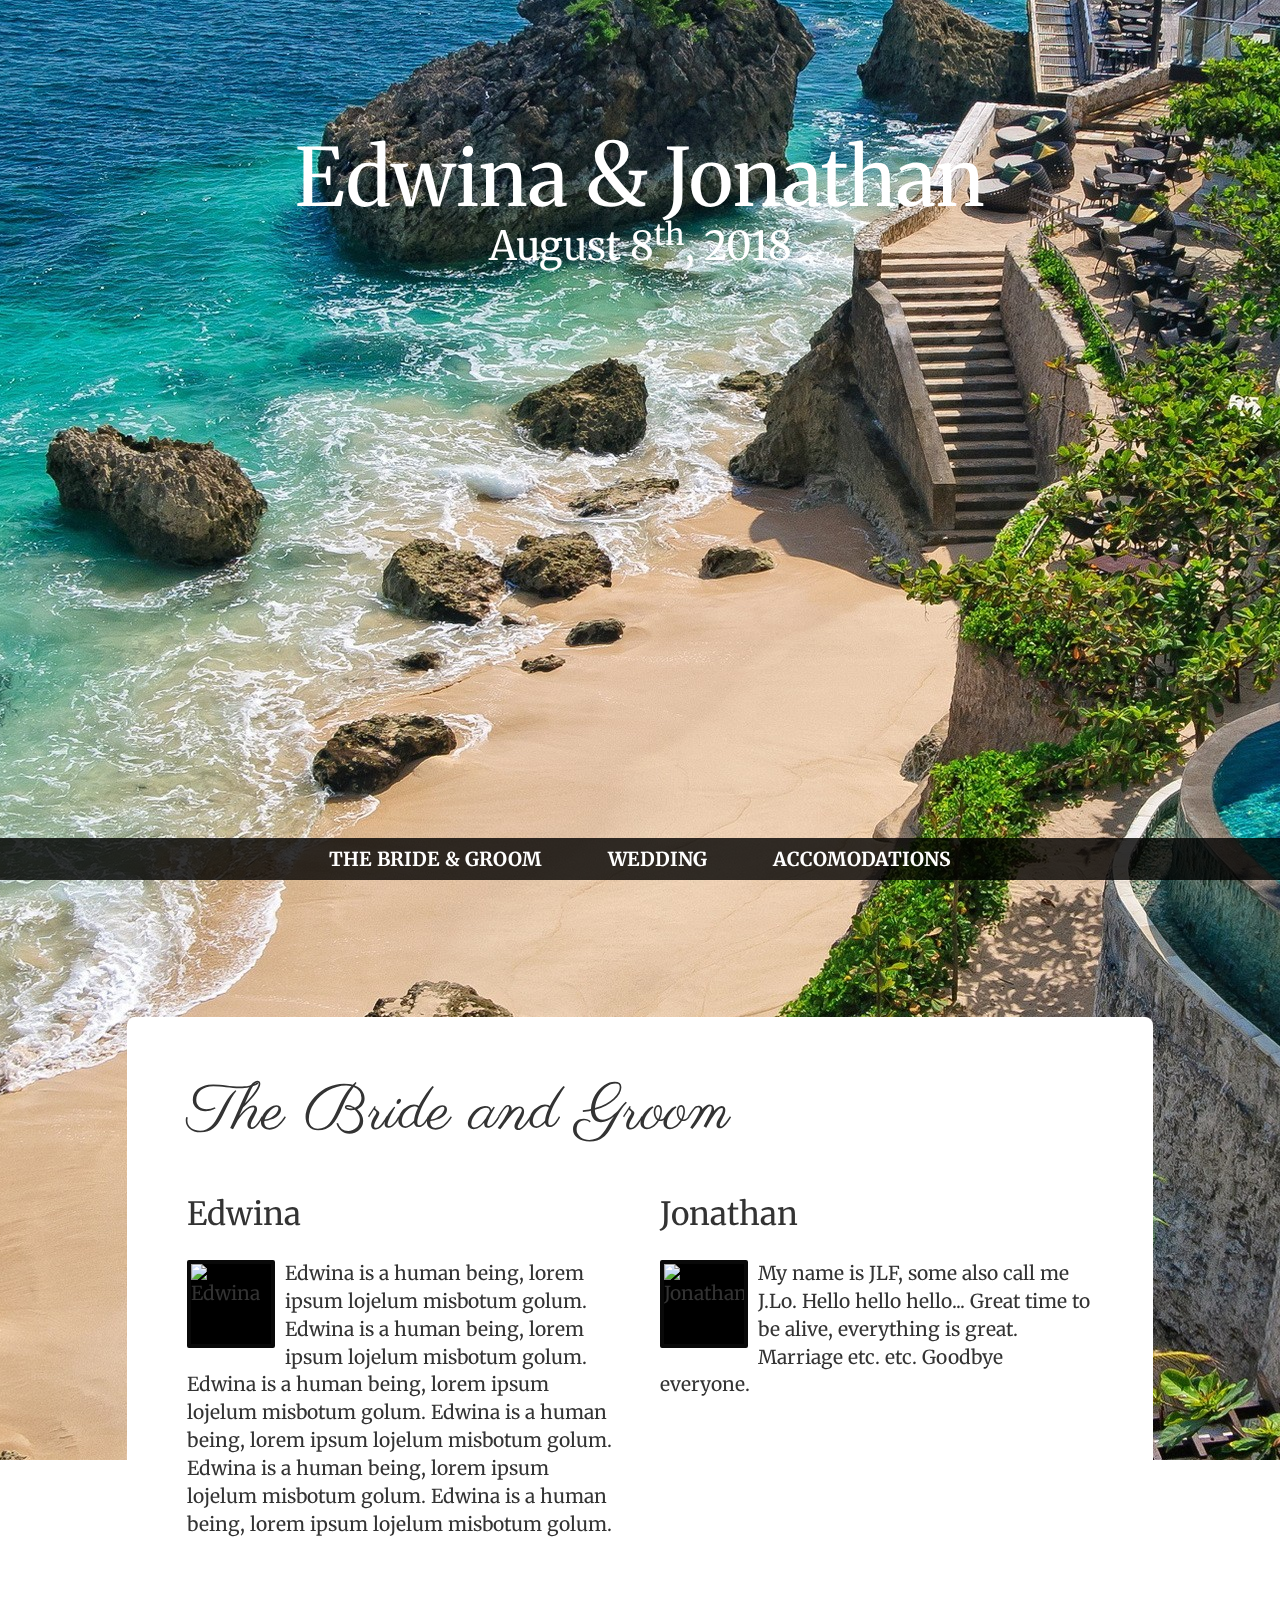
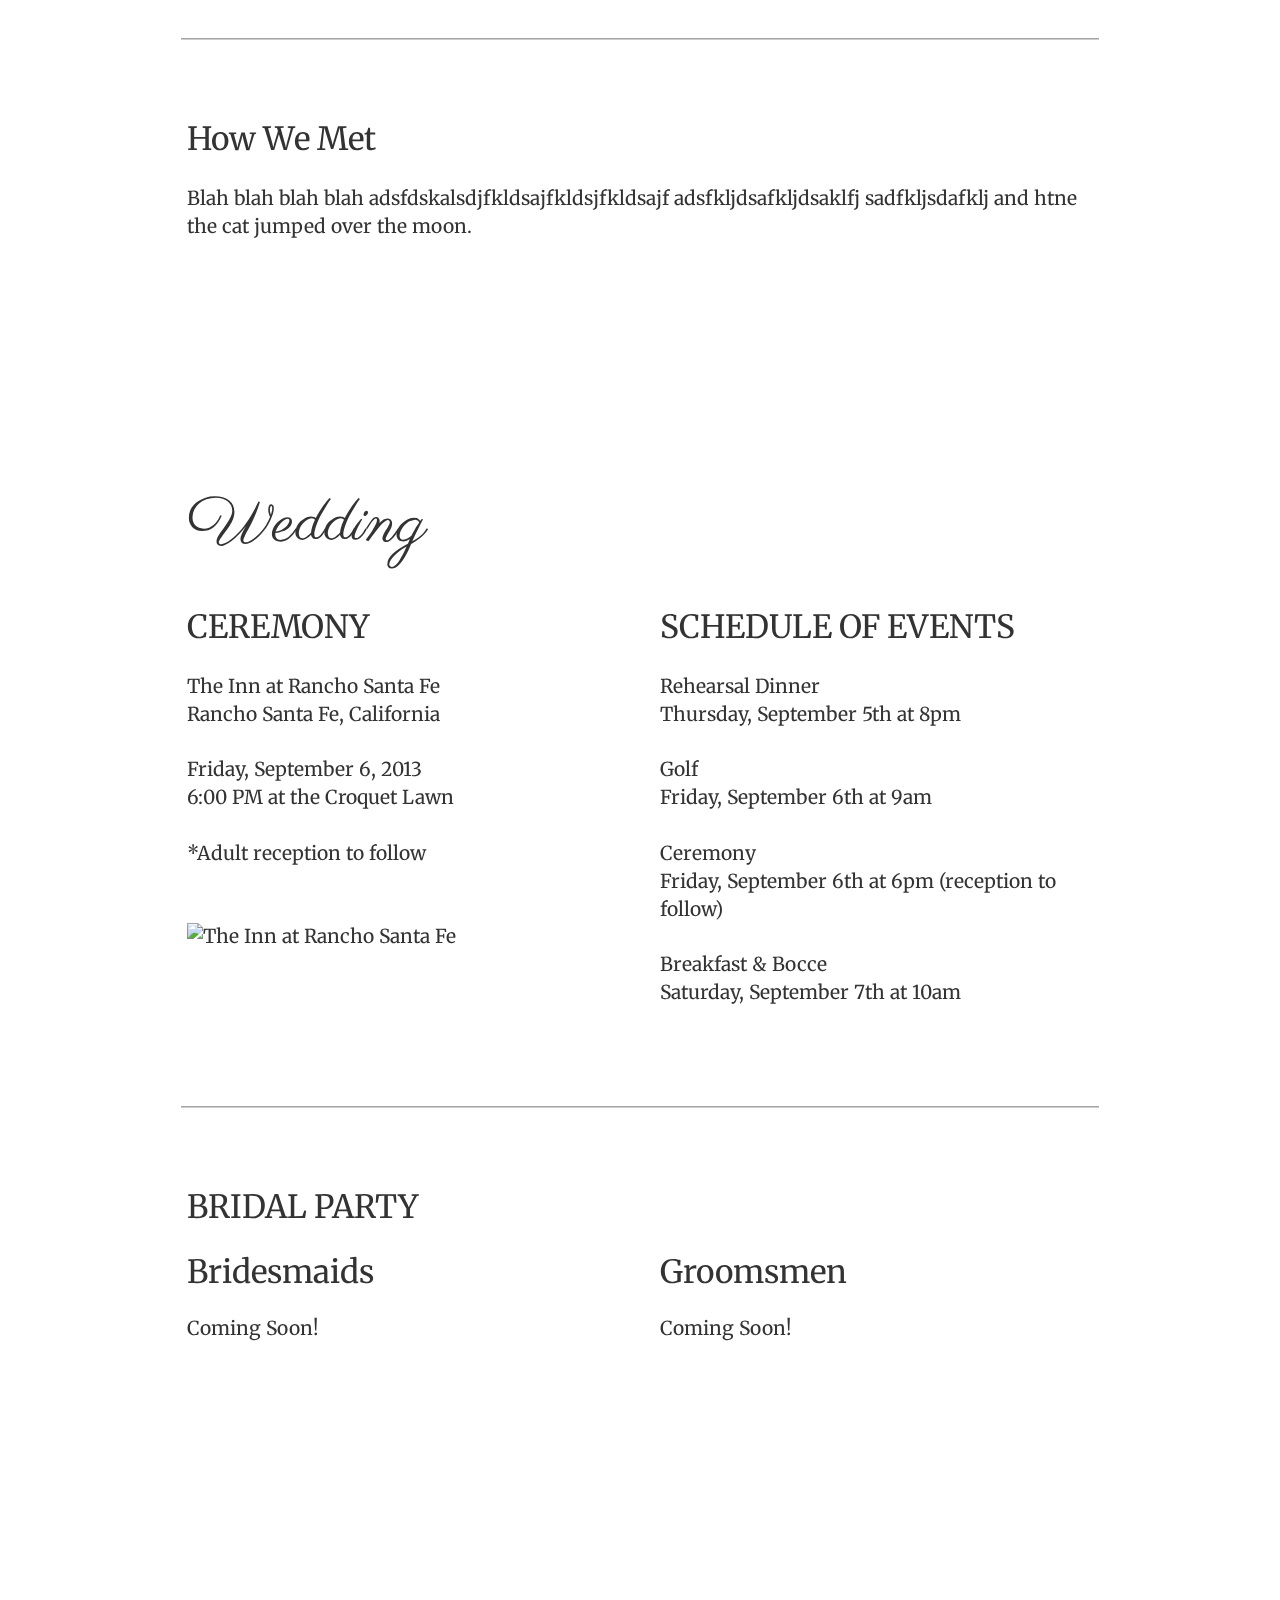
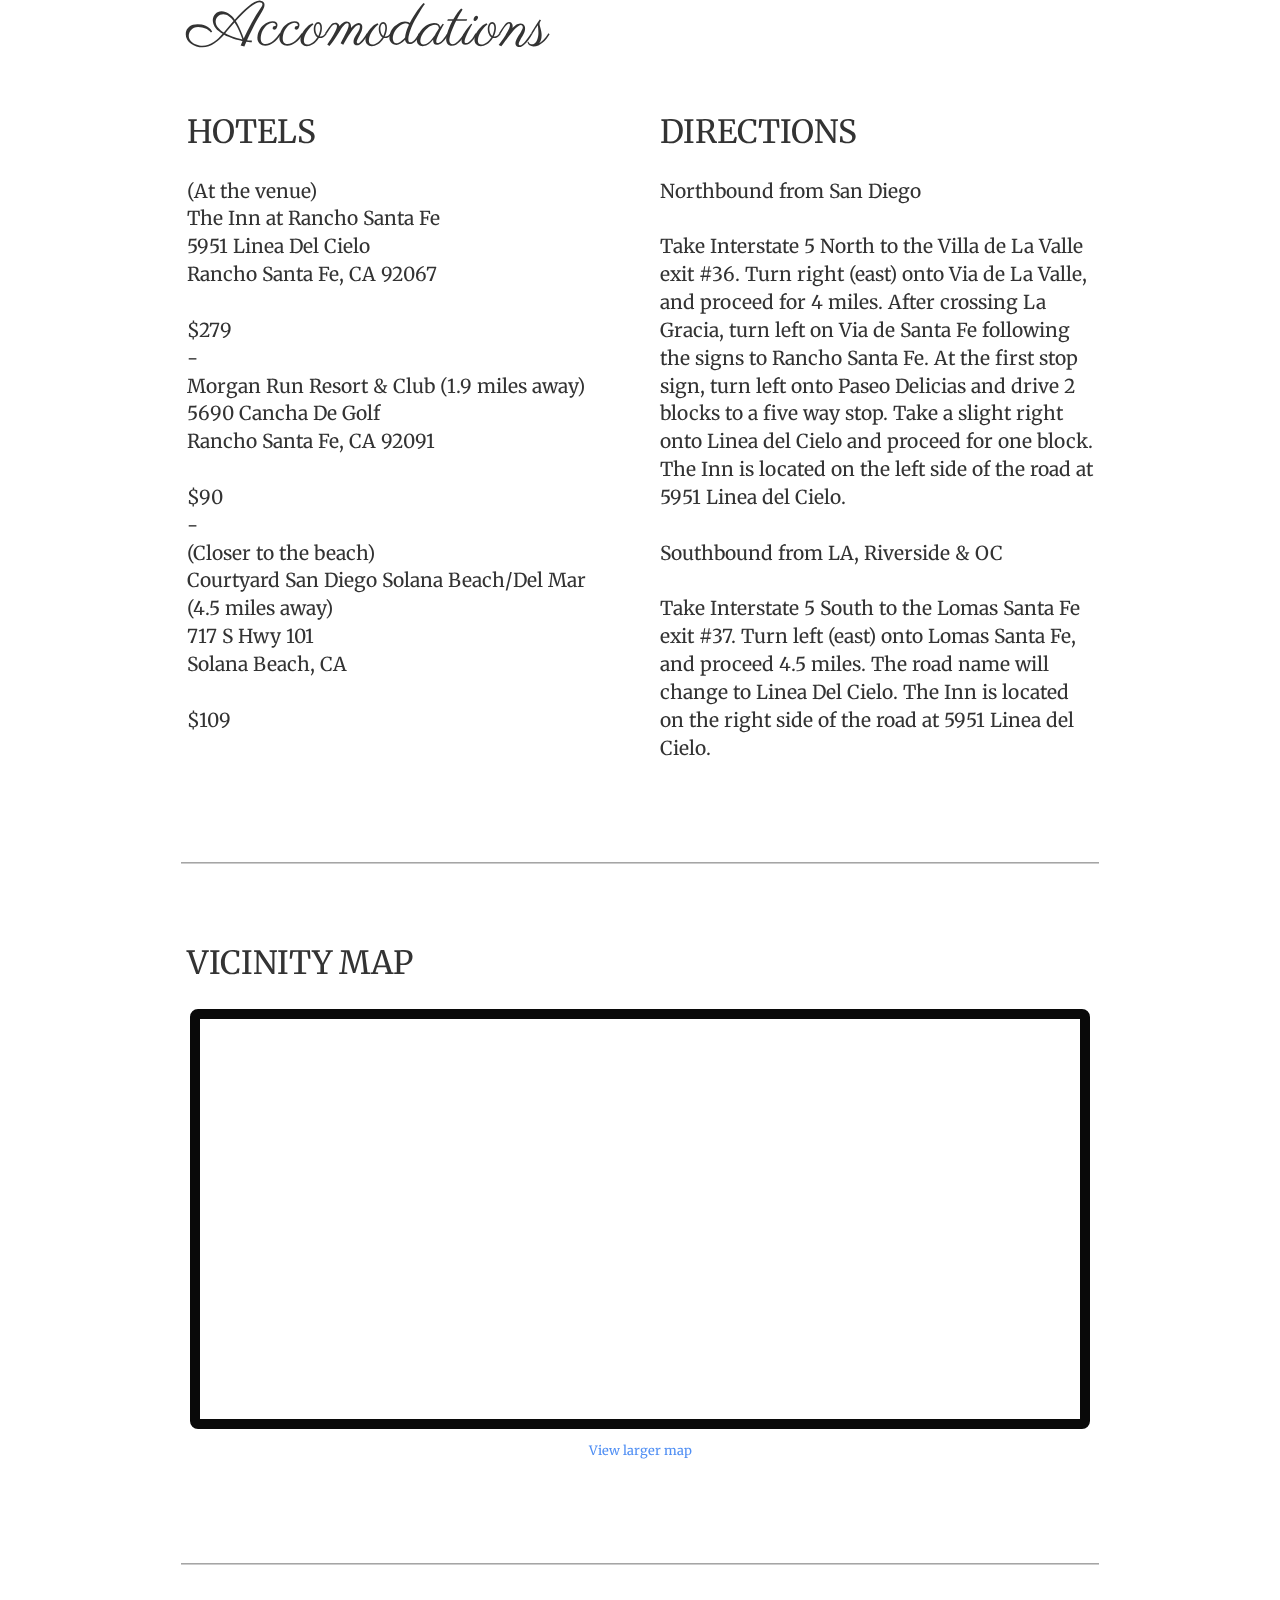
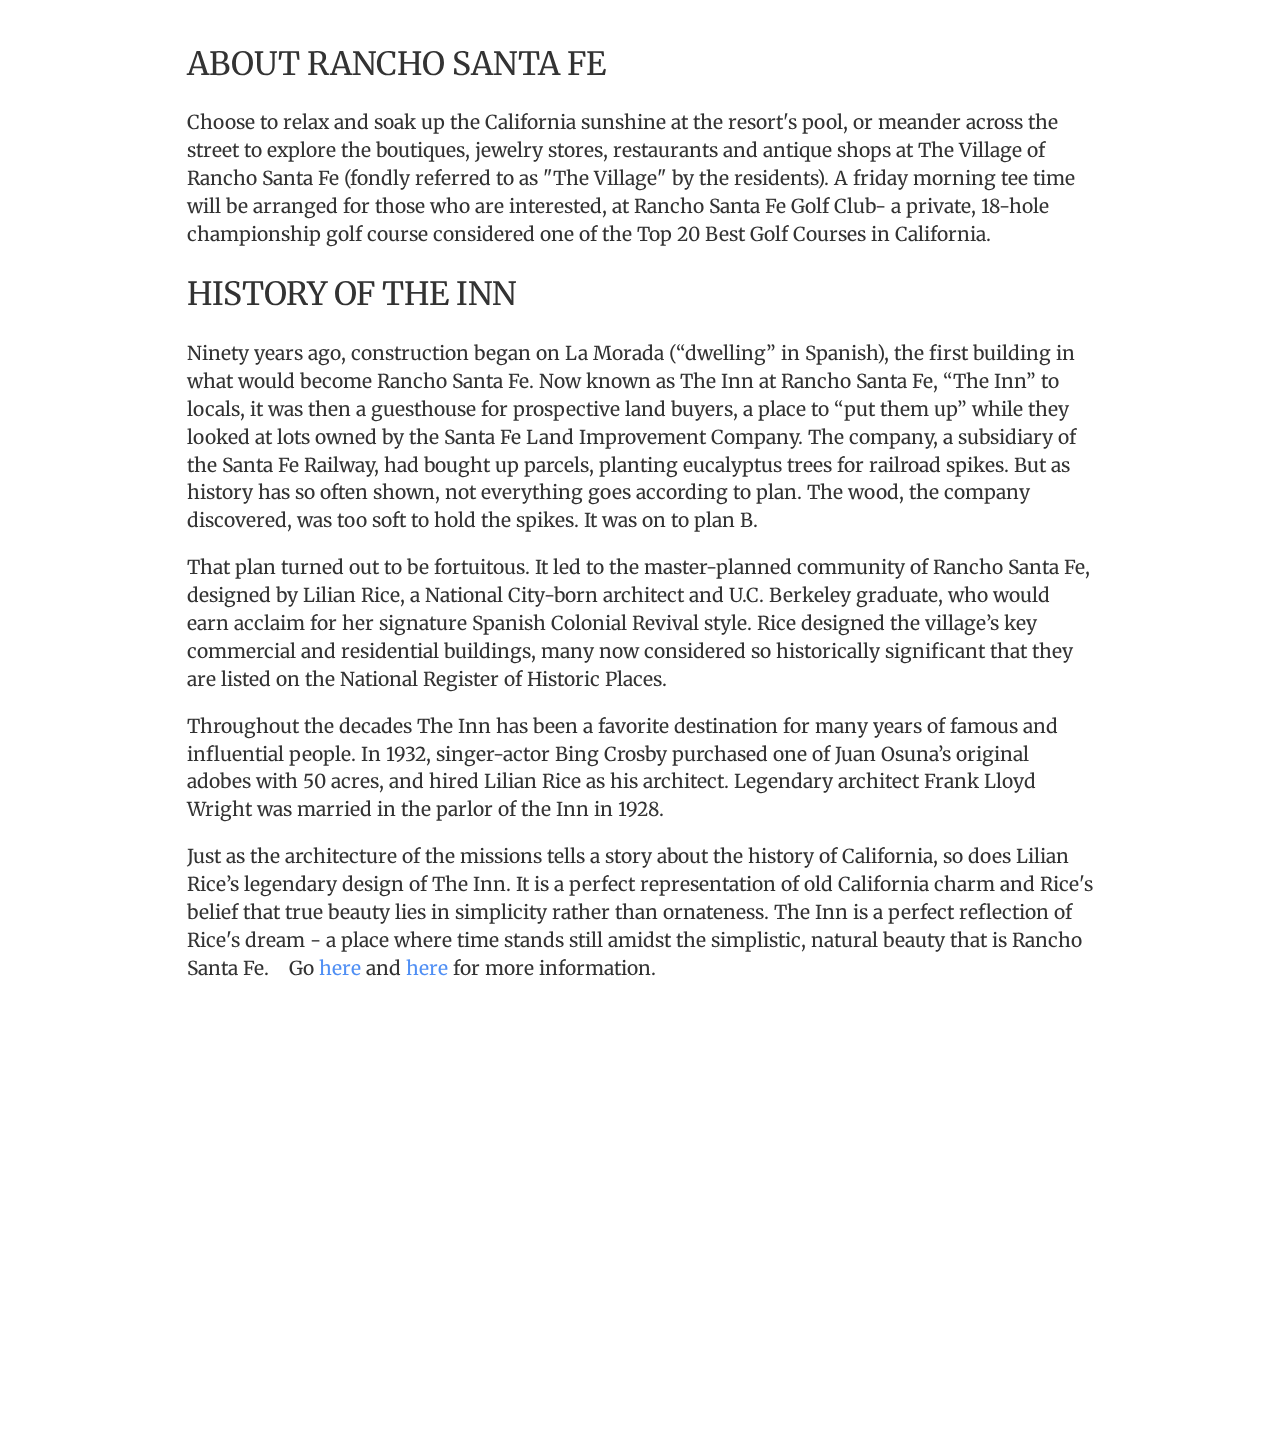
==== index.html @ 06586977 "wedding website" ====
<!DOCTYPE html>
    <head>
        <meta charset="utf-8">
        <meta http-equiv="X-UA-Compatible" content="IE=edge,chrome=1">

        <title>KoJo Wedding</title>
        <meta name="description" content="Welcome to the wedding website for Jonathan and Edwina's wedding">

        <meta name="viewport" content="width=device-width,initial-scale=1.0" />

        <!-- For iPhone 4 with high-resolution Retina display: -->
        <link rel="apple-touch-icon-precomposed" sizes="114x114" href="apple-touch-icon-114x114-precomposed.png">
        <!-- For first-generation iPad: -->
        <link rel="apple-touch-icon-precomposed" sizes="72x72" href="apple-touch-icon-72x72-precomposed.png">
        <!-- For non-Retina iPhone, iPod Touch, and Android 2.1+ devices: -->
        <link rel="apple-touch-icon-precomposed" href="apple-touch-icon-precomposed.png">

        <link rel="shortcut icon" href="favicon.ico?v=1">

        <link rel="stylesheet" href="css/normalize.min.css">
        <link rel="stylesheet" href="css/main-1.6.css">

        <link href="https://fonts.googleapis.com/css?family=Merriweather|Parisienne" rel="stylesheet">
        <script src="js/vendor/modernizr-2.6.2-respond-1.1.0.min.js"></script>
    </head>
    <body>
        <div id="bg-image">
            <img src="img/bg-pic.jpg" alt="bg" />
        </div>

        <div id="bg-container">

            <div class="header-container">
                <div id="heading" class="wrapper clearfix">
                    <nav id="nav">
                        <ul>
                            <li><a href="#brideandgroom">THE BRIDE &amp; GROOM</a></li>
                            <li><a href="#wedding">WEDDING</a></li>
                            <li><a href="#accomodations">ACCOMODATIONS</a></li>
                        </ul>
                    </nav>
                </div>
            </div>

            <div class="main-container">
                <div class="main wrapper clearfix">

                    <header>
                        <div id="introtext">
                            <span class="head-edwina">Edwina</span>
                            <span class="head-jlf">&nbsp;
                                <span class="amp">&amp;</span> 
                                Jonathan
                            </span>
                            <div class="date">August 8<sup>th</sup>, 2018</div>
                        </div>
                    </header>

                    <div class="clearfix"></div>

                    <section id="brideandgroom" class="clearfix">

                        <h1>The Bride and Groom</h1>
                                
                        <div class="column left">

                            <h2>Edwina</h2>
                            <p>
                                <img src="http://lorempixel.com/200/200/food" class="thumb" alt="Edwina" />
                                Edwina is a human being, lorem ipsum lojelum misbotum golum.
                                Edwina is a human being, lorem ipsum lojelum misbotum golum.
                                Edwina is a human being, lorem ipsum lojelum misbotum golum.
                                Edwina is a human being, lorem ipsum lojelum misbotum golum.
                                Edwina is a human being, lorem ipsum lojelum misbotum golum.
                                Edwina is a human being, lorem ipsum lojelum misbotum golum.
                        </div><!--end column-->
                        <div class="column right">

                            <h2>Jonathan</h2>
                            <p>
                                <img src="http://lorempixel.com/200/200/food" class="thumb" alt="Jonathan" />
                                My name is JLF, some also call me J.Lo. Hello hello hello... Great time to
                                be alive, everything is great. Marriage etc. etc.

                                Goodbye everyone.
                        </div><!--end column-->

                        <div class="clearfix"></div>

                        <div class="column full">
                            <div class="hr-t"></div>
                            <div class="hr-b"></div>
                        </div>

                        <div class="column full">

                            <h2>How We Met</h2>
                            <p>Blah blah blah blah adsfdskalsdjfkldsajfkldsjfkldsajf
                            adsfkljdsafkljdsaklfj
                            sadfkljsdafklj
                            and htne the cat jumped over the moon.
                            </p>

                        </div><!--end column-->

                    </section>

                    <section id="wedding" class="clearfix">

                        <h1>Wedding</h1>

                        <div class="column left">
                            <h2>CEREMONY</h2>
                            <p>
                                The Inn at Rancho Santa Fe <br />
                                Rancho Santa Fe, California <br /><br />
                                Friday, September 6, 2013 <br />
                                6:00 PM at the Croquet Lawn <br /><br />
                                *Adult reception to follow <br /><br /><br />

                                <img src="img/theinn-large.png" class="theinn" alt="The Inn at Rancho Santa Fe" />
                            </p>
                            


                        </div><!--end column--> 
                        <div class="column right">
                            <h2>SCHEDULE OF EVENTS</h2>
                            <p>
                                Rehearsal Dinner <br />
                                Thursday, September 5th at 8pm<br /><br />
                                Golf <br />
                                Friday, September 6th at 9am<br /><br />
                                Ceremony <br />
                                Friday, September 6th at 6pm (reception to follow)<br /><br />
                                Breakfast &amp; Bocce <br />
                                Saturday, September 7th at 10am<br />
                            </p>
                        </div><!--end column--> 

                        <div class="clearfix"></div>

                        <div class="column full">
                            <div class="hr-t"></div>
                            <div class="hr-b"></div>
                        </div>

                        <h2>BRIDAL PARTY</h2>

                        <div class="column left bp">
                            
                            <h2>Bridesmaids </h2>
                            <div class="column left">
                                <p>
                                Coming Soon!<br />
                                </p>
                            </div>
                            <div class="column right">
                                <p>
                                </p>
                            </div>

                        </div><!--end column--> 
                        <div class="column right bp">

                            <h2>Groomsmen</h2> 
                            <div class="column left">
                                <p>
                                Coming Soon!<br />
                                </p>
                            </div>
                            <div class="column right">
                                <p>
                                </p>
                            </div>

                        </div><!--end column-->           
                    </section>

                    <section id="accomodations" class="clearfix">

                        <h1>Accomodations</h1>

                        <div class="column left">

                            <h2>HOTELS</h2>
                            <p>
                                (At the venue) <br />
                                The Inn at Rancho Santa Fe <br />
                                5951 Linea Del Cielo <br />
                                Rancho Santa Fe, CA 92067 <br />
                                <a href="tel:1-858-756-1131">(858) 756-1131</a> <br />
                                $279 <br /> 
                                - <br />
                                Morgan Run Resort &amp; Club (1.9 miles away) <br />
                                5690 Cancha De Golf <br />
                                Rancho Santa Fe, CA 92091 <br />
                                <a href="tel:1-866-599-6674">(866) 599-6674</a> <br />
                                $90 <br />
                                - <br />
                                (Closer to the beach) <br />
                                Courtyard San Diego Solana Beach/Del Mar (4.5 miles away) <br />
                                717 S Hwy 101 <br />
                                Solana Beach, CA <br />
                                <a href="tel:1-858-792-8200">(858) 792-8200</a> <br />
                                $109 <br />
                            </p>
                        </div><!--end column-->

                        <div class="column right">
                            <h2>DIRECTIONS</h2>
                            <p>
                                Northbound from San Diego <br /><br />
                               
                                Take Interstate 5 North to the Villa de La Valle exit #36.  Turn right (east) onto Via de La Valle, and proceed for 4 miles. After crossing La Gracia, turn left on Via de Santa Fe following the signs to Rancho Santa Fe.  At the first stop sign, turn left onto Paseo Delicias and drive 2 blocks to a five way stop.  Take a slight right onto Linea del Cielo and proceed for one block.  The Inn is located on the left side of the road at 5951 Linea del Cielo.
                                <br /><br />

                                Southbound from LA, Riverside &amp; OC<br /><br />
                               
                                Take Interstate 5 South to the Lomas Santa Fe exit #37.  Turn left (east) onto Lomas Santa Fe, and proceed 4.5 miles.  The road name will change to Linea Del Cielo.  The Inn is located on the right side of the road at 5951 Linea del Cielo.
                                <br />
                            </p>
                            
                        </div><!--end column-->

                        <div class="clearfix"></div>

                        <div class="column full">
                            <div class="hr-t"></div>
                            <div class="hr-b"></div>
                        </div>

                        <div class="column full">

                            <h2>VICINITY MAP</h2>

                            <div id="gmap">
                                <iframe src="https://maps.google.com/maps/ms?msid=205751736116737027595.0004d416d6aa1647722db&amp;msa=0&amp;ie=UTF8&amp;t=m&amp;ll=32.91418,-116.982422&amp;spn=0.806997,1.167297&amp;z=9&amp;output=embed"></iframe>
                                <br />
                                <small><a href="https://maps.google.com/maps/ms?msid=205751736116737027595.0004d416d6aa1647722db&amp;msa=0&amp;ie=UTF8&amp;t=m&amp;ll=32.91418,-116.982422&amp;spn=0.806997,1.167297&amp;z=9&amp;output=embed" target="_blank">View larger map</a></small>
                            </div>
                        </div>

                        <div class="clearfix"></div>

                        <div class="column full">
                            <div class="hr-t"></div>
                            <div class="hr-b"></div>
                        </div>

                        <div class="column full">
                            <h2>ABOUT RANCHO SANTA FE</h2>
                            <p>
                                Choose to relax and soak up the California sunshine at the resort's pool, or meander across the street to explore the boutiques, jewelry stores, restaurants and antique shops at The Village of Rancho Santa Fe (fondly referred to as "The Village" by the residents).  A friday morning tee time will be arranged for those who are interested, at Rancho Santa Fe Golf Club- a private, 18-hole championship golf course considered one of the Top 20 Best Golf Courses in California.
                            </p>
                        </div><!--end column-->
            
                        <div class="column full">
                            <h2>HISTORY OF THE INN</h2>
                            <p>
                                Ninety years ago, construction began on La Morada (“dwelling” in Spanish), the first building in what would become Rancho Santa Fe. Now known as The Inn at Rancho Santa Fe, “The Inn” to locals, it was then a guesthouse for prospective land buyers, a place to “put them up” while they looked at lots owned by the Santa Fe Land Improvement Company. The company, a subsidiary of the Santa Fe Railway, had bought up parcels, planting eucalyptus trees for railroad spikes. But as history has so often shown, not everything goes according to plan. The wood, the company discovered, was too soft to hold the spikes. It was on to plan B.
                            </p>
                            <p>
                                That plan turned out to be fortuitous. It led to the master-planned community of Rancho Santa Fe, designed by Lilian Rice, a National City-born architect and U.C. Berkeley graduate, who would earn acclaim for her signature Spanish Colonial Revival style. Rice designed the village’s key commercial and residential buildings, many now considered so historically significant that they are listed on the National Register of Historic Places.
                            </p>
                            <p>
                                Throughout the decades The Inn has been a favorite destination for many years of famous and influential people.  In 1932, singer-actor Bing Crosby purchased one of Juan Osuna’s original adobes with 50 acres, and hired Lilian Rice as his architect. Legendary architect Frank Lloyd Wright was married in the parlor of the Inn in 1928.   
                            </p>
                            <p>
                                Just as the architecture of the missions tells a story about the history of California, so does Lilian Rice’s legendary design of The Inn. It is a perfect representation of old California charm and Rice's belief that true beauty lies in simplicity rather than ornateness. The Inn is a perfect reflection of Rice's dream - a place where time stands still amidst the simplistic, natural beauty that is Rancho Santa Fe.  &nbsp;&nbsp;
                                
                                Go <a href="http://www.theinnatrsf.com/press_media/" target="_blank">here</a> and <a href="http://ranchandcoast.com/DETOUR/27/destinations/4506/THEN-NOW-INN-AT-RANCHO-SANTA-FE/IMAGE/10526/" target="_blank">here</a> for more information.

                            </p>
                        </div><!--end column-->

                    </section>

                    <div style="height: 300px"></div>

                </div> <!-- #main -->
            </div> <!-- #main-container -->
        </div> <!-- #bg-container -->

        <script src="js/main-1.6.js"></script>

        <script>
          var _gaq = _gaq || [];
          _gaq.push(['_setAccount', 'UA-XXXXXXX-XX']);
          _gaq.push(['_trackPageview']);

          (function() {
            var ga = document.createElement('script'); ga.type = 'text/javascript'; ga.async = true;
            ga.src = ('https:' == document.location.protocol ? 'https://ssl' : 'http://www') + '.google-analytics.com/ga.js';
            var s = document.getElementsByTagName('script')[0]; s.parentNode.insertBefore(ga, s);
          })();
        </script>
    </body>
</html>
---- css/main-1.6.css ----
/** embedded font double rendering issue fix -- https://css-tricks.com/forums/discussion/10449/weird-mobile-safari-font-face-problem-font-doubled-and-offset-to-the-left-/p1 **/
h1, h2, h3, h4, h5, h6 { /*reset for mobile browsers */
    font-weight: normal;
}

/* ==========================================================================
   HTML5 Boilerplate styles - h5bp.com (generated via initializr.com)
   ========================================================================== */

html,
button,
input,
select,
textarea {
    color: #222;
}

body {
    font-size: 1em;
    line-height: 1.4;
}

::-moz-selection {
    background: #b3d4fc;
    text-shadow: none;
}

::selection {
    background: #b3d4fc;
    text-shadow: none;
}
a {
    color: #508ff4;
    text-decoration: none;
}
hr {
    display: block;
    height: 1px;
    border: 0;
    border-top: 1px solid #ccc;
    margin: 1em 0;
    padding: 0;
}

img {
    vertical-align: middle;
}

fieldset {
    border: 0;
    margin: 0;
    padding: 0;
}

textarea {
    resize: vertical;
}

.chromeframe {
    margin: 0.2em 0;
    background: #ccc;
    color: #000;
    padding: 0.2em 0;
}


/* ===== Initializr Styles ==================================================
   Author: Bradley Greenwood
   ========================================================================== */

body {
    font: 16px/26px Helvetica, Helvetica Neue, Arial;
}

.wrapper {
    height: 100%;
    position: relative;
    width: 90%;
    margin: 0 5%;
}


/* =============================================================================
   GOOGLE MAPS
   ========================================================================== */
#gmap {
    text-align: center;
    margin: 20px auto 20px auto;
}

#gmap iframe {
    width: 93%;
    height: 200px;

    border: 10px solid #090909;

    -ms-border-radius: 8px;
    -o-border-radius: 8px;
    -moz-border-radius: 8px;
    -webkit-border-radius: 8px;
    border-radius: 8px;
}

#gmap small a,
#gmap small a:active,
#gmap small a:visited {
    color: #508ff4;
    text-decoration: none;
    outline: none;
}

#gmap small a:hover {
    color: #508ff4;
    text-decoration: underline;
    outline: none;
}

/* ===================
    Theme
   =================== */

.header-container {
    position:absolute;
    bottom:20px;
    width: 100%;
    background: black;
    z-index: 10;
    /* Fallback for web browsers that doesn't support RGBa */
    background: rgb(0, 0, 0);
    /* RGBa with 0.9 opacity */
    background: rgba(0, 0, 0, 0.8);
    /* For IE 5.5 - 7*/
    filter:progid:DXImageTransform.Microsoft.gradient(startColorstr=#CC000000, endColorstr=#CC000000);
    /* For IE 8*/
    -ms-filter: "progid:DXImageTransform.Microsoft.gradient(startColorstr=#CC000000, endColorstr=#CC000000)";
}

.title {
    color: black;
}
#introtext {
    display: block;
    padding: 10px 0 10px 0;
    margin-bottom: 300px;
    /* background: black; */

    /* -ms-border-radius: 8px; */
    /* -o-border-radius: 8px; */
    /* -moz-border-radius: 8px; */
    /* -webkit-border-radius: 8px; */
    /* border-radius: 8px; */

    /* Fallback for web browsers that doesn't support RGBa */
    /* background: rgb(0, 0, 0); */
    /* RGBa with 0.7 opacity */
    /* background: rgba(0, 0, 0, 0.4); */
}

#introtext .head-edwina {
    font-family: 'Merriweather', serif;
    font-size: 2em;
    line-height: 100%;
}
#introtext .amp {
    position: relative;
    top: 19px;
    margin-left: -10px;
    font-size: 0.7em;
}
#introtext .head-jlf {
    font-family: 'Merriweather', serif;
    font-size: 2em;
    line-height: 100%;
}
#introtext .date {
    margin-top: 10px;
    font-family: 'Merriweather', serif;
    font-size: 1em;
}

/* ==============
    MOBILE: Menu
   ============== */

nav {
    z-index: 42;
}

nav ul {
    font-family:"Merriweather", sans-serif;
    font-weight: normal;
    margin: 0;
    padding: 0;
}

nav a {
    display: block;
    margin-bottom: 10px;
    padding: 5px 0;
    text-align: center;
    text-decoration: none;
    font-weight: bold;
    color: white;
    background: transparent;
    white-space: nowrap;
    outline: none;
}

nav li a:hover {
    color: #fff;
    background: #508ff4;
    text-decoration: none;
    outline: none;
}
nav li a.selected {
    color: #fff;
    background: #508ff4;
    text-decoration: none;
    outline: none;
}

/** firefox remove outline **/
nav ul li a:focus {outline:none;}
nav ul li a::-moz-focus-inner {border:0;}



/* ==============
    MOBILE: Main
   ============== */

.main {
    padding: 5% 0;
}
.main header {
    float: left;
    width: 80%;
}

/* ==========================================================================
   Brad's custom styles
   ========================================================================== */
* { margin: 0; padding: 0; }
html {

}

body {
    font-family:"Merriweather", sans-serif;
    color: #fff;
    text-align: center;

}

#bg-image {
    position: fixed; 
    top: -50%; 
    left: -50%; 
    width: 200%; 
    height: 200%;
}
#bg-image img {
    position: absolute; 
    top: 0; 
    left: 0; 
    right: 0; 
    bottom: 0; 
    margin: auto; 
    min-width: 50%;
    min-height: 50%;
}

#bg-container {

}

section {
    text-align: left;
    padding: 25px;
    background-color: white;
    height: 100%;
    margin-top: 100px;
    color: #333;

    -ms-border-radius: 8px;
    -o-border-radius: 8px;
    -moz-border-radius: 8px;
    -webkit-border-radius: 8px;
    border-radius: 8px;

    /* Fallback for web browsers that doesn't support RGBa */
    /* background: rgb(0, 0, 0); */
    /* RGBa with 0.7 opacity */
    /* background: rgba(0, 0, 0, 0.7); */
    /* For IE 5.5 - 7*/
    /* filter:progid:DXImageTransform.Microsoft.gradient(startColorstr=#B2000000, endColorstr=#B2000000); */
    /* For IE 8*/
    /* -ms-filter: "progid:DXImageTransform.Microsoft.gradient(startColorstr=#B2000000, endColorstr=#B2000000)"; */
}

section h1 {
    font-family: 'Parisienne', cursive;
    font-size: 2.6em;
}
section h2 {
    font-size: 1.1em;
    line-height: 120%;
    padding: 0 0px;
}

.column {
    float: none;
    width: 100%;
    padding: 0;
    margin: 0;
}
.column p {
    font-size: 1em;
    line-height: 145%;
    padding: 0;
}

/* ==========================================================================
   Media Queries
   ========================================================================== */

@media only screen and (min-width: 480px) {

/* ====================
    INTERMEDIATE: Menu
   ==================== */

    body {
        background-position: 50% 20%;
    }

    /** get the transparent bar on the bottom **/
    .header-container {
        position:absolute;
        bottom:20px;
        width:100%;
        line-height:12px;
    }

    .header-container.sticky {
        position: fixed;
        top: 15px;
        
        animation:thedrop 1s 1;
        -moz-animation:thedrop 1s 1;
        -webkit-animation:thedrop 1s 1;
    }

    #introtext {
        padding: 30px 0 30px 0;
    }

    #introtext .head-edwina {
        font-size: 3em;
    }
    #introtext .amp {
        position: relative;
        top: 29px;
        font-size: 0.9em;
        margin-left: -20px;
    }
    #introtext .head-jlf {
        font-size: 3em;
    }
    #introtext .date {
        font-size: 1.1em;
        margin-top: 15px;
        margin-bottom: 20px;
    }
    nav {
        display: block;
    }

    nav ul {
        text-align: center;
        margin: auto;
        padding: 0;
        text-align: center;
    }
    nav ul li {
        display: inline;
        padding: 0;
        margin: 0;
    }

    nav a {
        padding: 15px 1%;
        margin-bottom: 0;
        display:inline-block;
        font-size: 60%;
        white-space: nowrap;

        -moz-font-smoothing: antialiased;
        -o-font-smoothing: antialiased;
        -ms-font-smoothing: antialiased;
        -webkit-font-smoothing: antialiased;
        font-smoothing: antialiased;

        -webkit-transition: all .3s ease;
        -moz-transition: all .3s ease;
        -o-transition: all .3s ease;
        -ms-transition: all .3s ease;
        transition: all .3s ease;
    }

    .main header {
        margin-top: 10%;
        float: left;
        width: 40%;
        min-width: 320px;
    }

    section {
        padding: 40px 40px 70px 40px;
    }
    section h1 {
        font-size: 3.1em;
    }
    section h2 {
        font-size: 1.7em;
    }


    .column p {
        font-size: 1.1em;
    }

    #gmap iframe {
        height: 400px;
    }



/* ========================
    INTERMEDIATE: IE Fixes
   ======================== */

    nav ul li {
        display: inline;
    }

    .oldie nav a {
        margin: 0 0.7%;
    }
}

@media only screen and (min-width: 768px) {

/* ====================
    WIDE: CSS3 Effects
   ==================== */

    section h1 {
        font-size: 4.9em;
    }
    section h2 {
        font-size: 2.0em;
    }

/* ============
    WIDE: Menu
   ============ */

    #introtext .head-edwina {
        font-size: 9em;
   }
    #introtext .amp {
        top: 0;
        font-size: 1em;
    }
    #introtext .head-jlf {
        font-size: 4em;
    }
    #introtext .date {
        font-size: 2em;
        margin-top: 15px;
        margin-bottom: 20px;
    }

/* ============
    WIDE: Main
   ============ */

    .main header {
        margin-top: 10%;
        margin-bottom: 30%;
        float: left;
        width: 100%;
    }

    nav a {
        padding: 15px 2%;
        font-size: 90%;
    }
}

@media only screen and (min-width: 900px) {

    section h1,
    section h2 {
        padding: 0 20px;
    }
    section h1 {
        font-size: 4em;
    }

    .column.full {
        clear: both;
        float: none;
        width: 100%;
    }
    .column {
        float: left;
        width: 50%;
    }
    .column p {
        font-size: 1.2em;
        line-height: 145%;
        padding: 0 20px;
    }  

}


@media only screen and (min-width: 1140px) {

/* ===============
    Maximal Width
   =============== */

    nav a {
        padding: 15px 3%;
        font-size: 120%;
    }

    .wrapper {
        width: 1026px; /* 1140px - 10% for margins */
        margin: 0 auto;
    }

    #introtext .head-edwina {
        font-size: 5em;
    }
    #introtext .amp {
        top: 0;
        font-size: 1.1em;
    }
    #introtext .head-jlf {
        font-size: 5em;
    }
    #introtext .date {

        font-size: 2.5em;
        margin-top: 15px;
        margin-bottom: 20px;
    }

    .main header {
        margin-top: 4%;
        margin-bottom: 30%;
        float: left;
        width: 100%;
    }

  
}

/* ==========================================================================
   Helper classes
   ========================================================================== */

.ir {
    background-color: transparent;
    border: 0;
    overflow: hidden;
    *text-indent: -9999px;
}

.ir:before {
    content: "";
    display: block;
    width: 0;
    height: 150%;
}

.hidden {
    display: none !important;
    visibility: hidden;
}

.visuallyhidden {
    border: 0;
    clip: rect(0 0 0 0);
    height: 1px;
    margin: -1px;
    overflow: hidden;
    padding: 0;
    position: absolute;
    width: 1px;
}

.visuallyhidden.focusable:active,
.visuallyhidden.focusable:focus {
    clip: auto;
    height: auto;
    margin: 0;
    overflow: visible;
    position: static;
    width: auto;
}

.invisible {
    visibility: hidden;
}

.clearfix:before,
.clearfix:after {
    content: " ";
    display: table;
}

.clearfix:after {
    clear: both;
}

.clearfix {
    *zoom: 1;
}

/* ==========================================================================
   Print styles
   ========================================================================== */

@media print {
    * {
        background: transparent !important;
        color: #000 !important; /* Black prints faster: h5bp.com/s */
        box-shadow: none !important;
        text-shadow: none !important;
    }

    a,
    a:visited {
        text-decoration: underline;
    }

    a[href]:after {
        content: " (" attr(href) ")";
    }

    abbr[title]:after {
        content: " (" attr(title) ")";
    }

    /*
     * Don't show links for images, or javascript/internal links
     */

    .ir a:after,
    a[href^="javascript:"]:after,
    a[href^="#"]:after {
        content: "";
    }

    pre,
    blockquote {
        border: 1px solid #999;
        page-break-inside: avoid;
    }

    thead {
        display: table-header-group; /* h5bp.com/t */
    }

    tr,
    img {
        page-break-inside: avoid;
    }

    img {
        max-width: 100% !important;
    }

    @page {
        margin: 0.5cm;
    }

    p,
    h2,
    h3 {
        orphans: 3;
        widows: 3;
    }

    h2,
    h3 {
        page-break-after: avoid;
    }
}


.responsive-image.proposal {
    text-align: center;
    margin: 60px auto 60px auto;
}
.responsive-image.proposal img {
    border: 10px solid #090909;

    -ms-border-radius: 8px;
    -o-border-radius: 8px;
    -moz-border-radius: 8px;
    -webkit-border-radius: 8px;
    border-radius: 8px;
}

img.theinn  {

    text-align: center;
    margin-bottom: 50px;
}

div.bp h2 {
    margin: 0;
}
div.bp .column p {
    line-height: 180%;
}

.hr-t {
    margin: 80px auto 0 auto;
    width: 97%;
    border-top:#1e1e1e solid 1px;
    opacity:0.4;
    filter:alpha(opacity=40); /* For IE8 and earlier */
}

.hr-b {
    margin: 0 auto 80px auto;
    width: 97%;
    border-bottom:#808080 solid 1px;
    opacity:0.4;
    filter:alpha(opacity=40); /* For IE8 and earlier */
}
a[href^=tel] {
    color: white;
    text-decoration: none;
    outline: none;
}
a.email {
    color: #508ff4;
}

.thumb {

    height: 80px;
    width: 80px;
    background-color: black;
    margin-right: 10px;
    margin-bottom: 0;
    float: left;

    border: 4px solid #090909;

    -ms-border-radius: 2px;
    -o-border-radius: 2px;
    -moz-border-radius: 2px;
    -webkit-border-radius: 2px;
    border-radius: 2px;
}
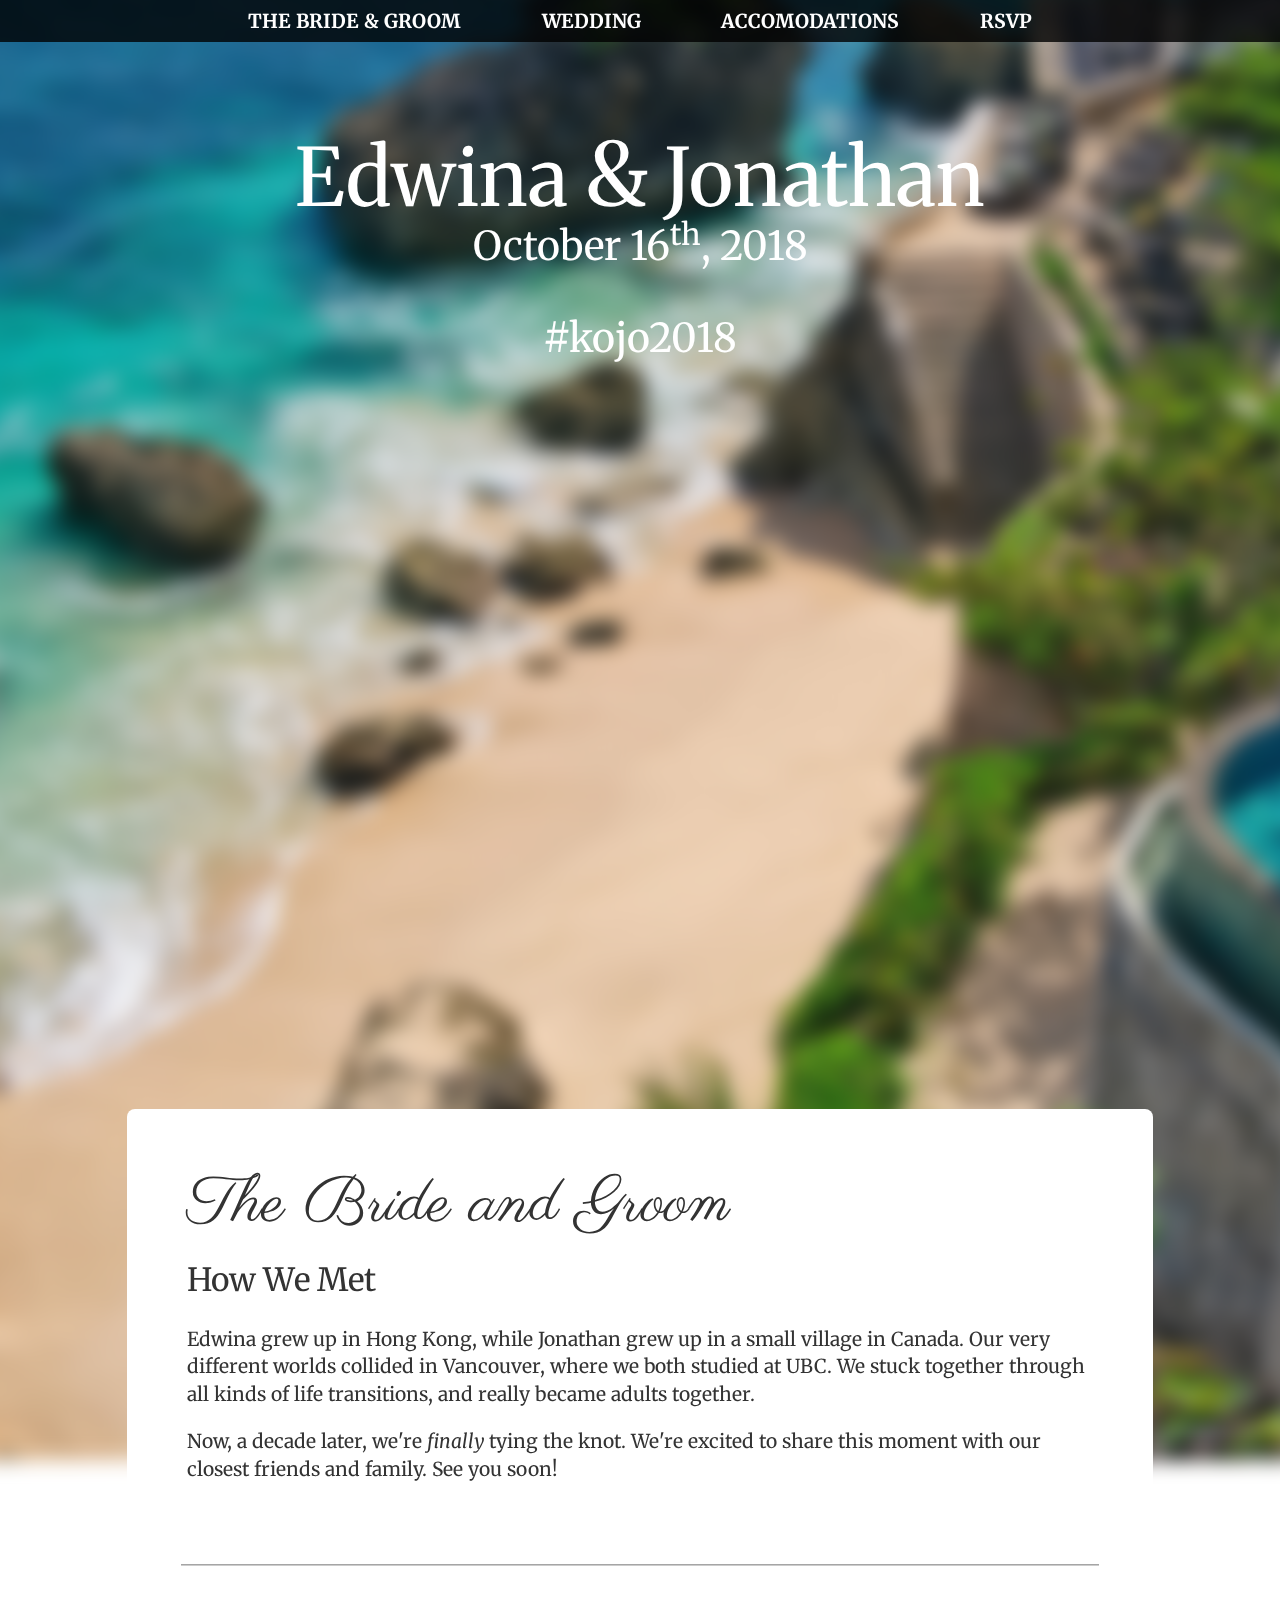
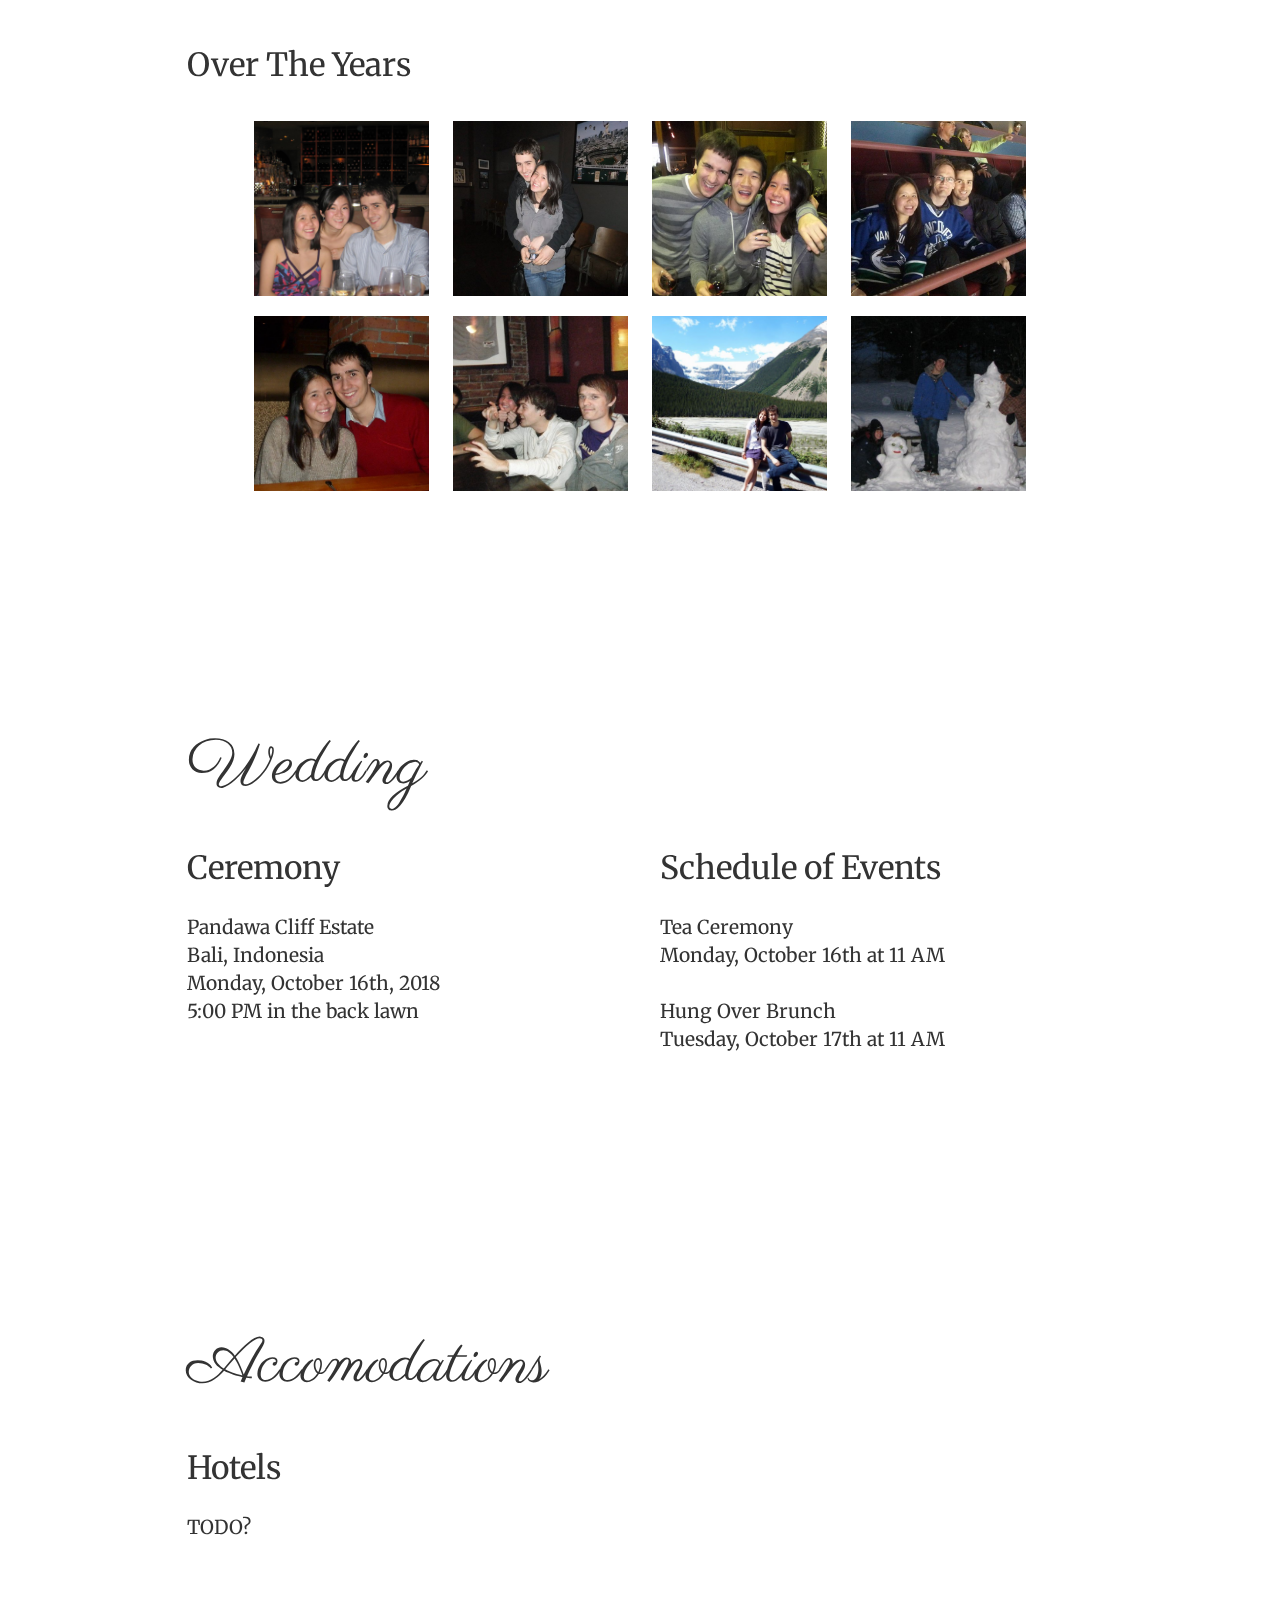
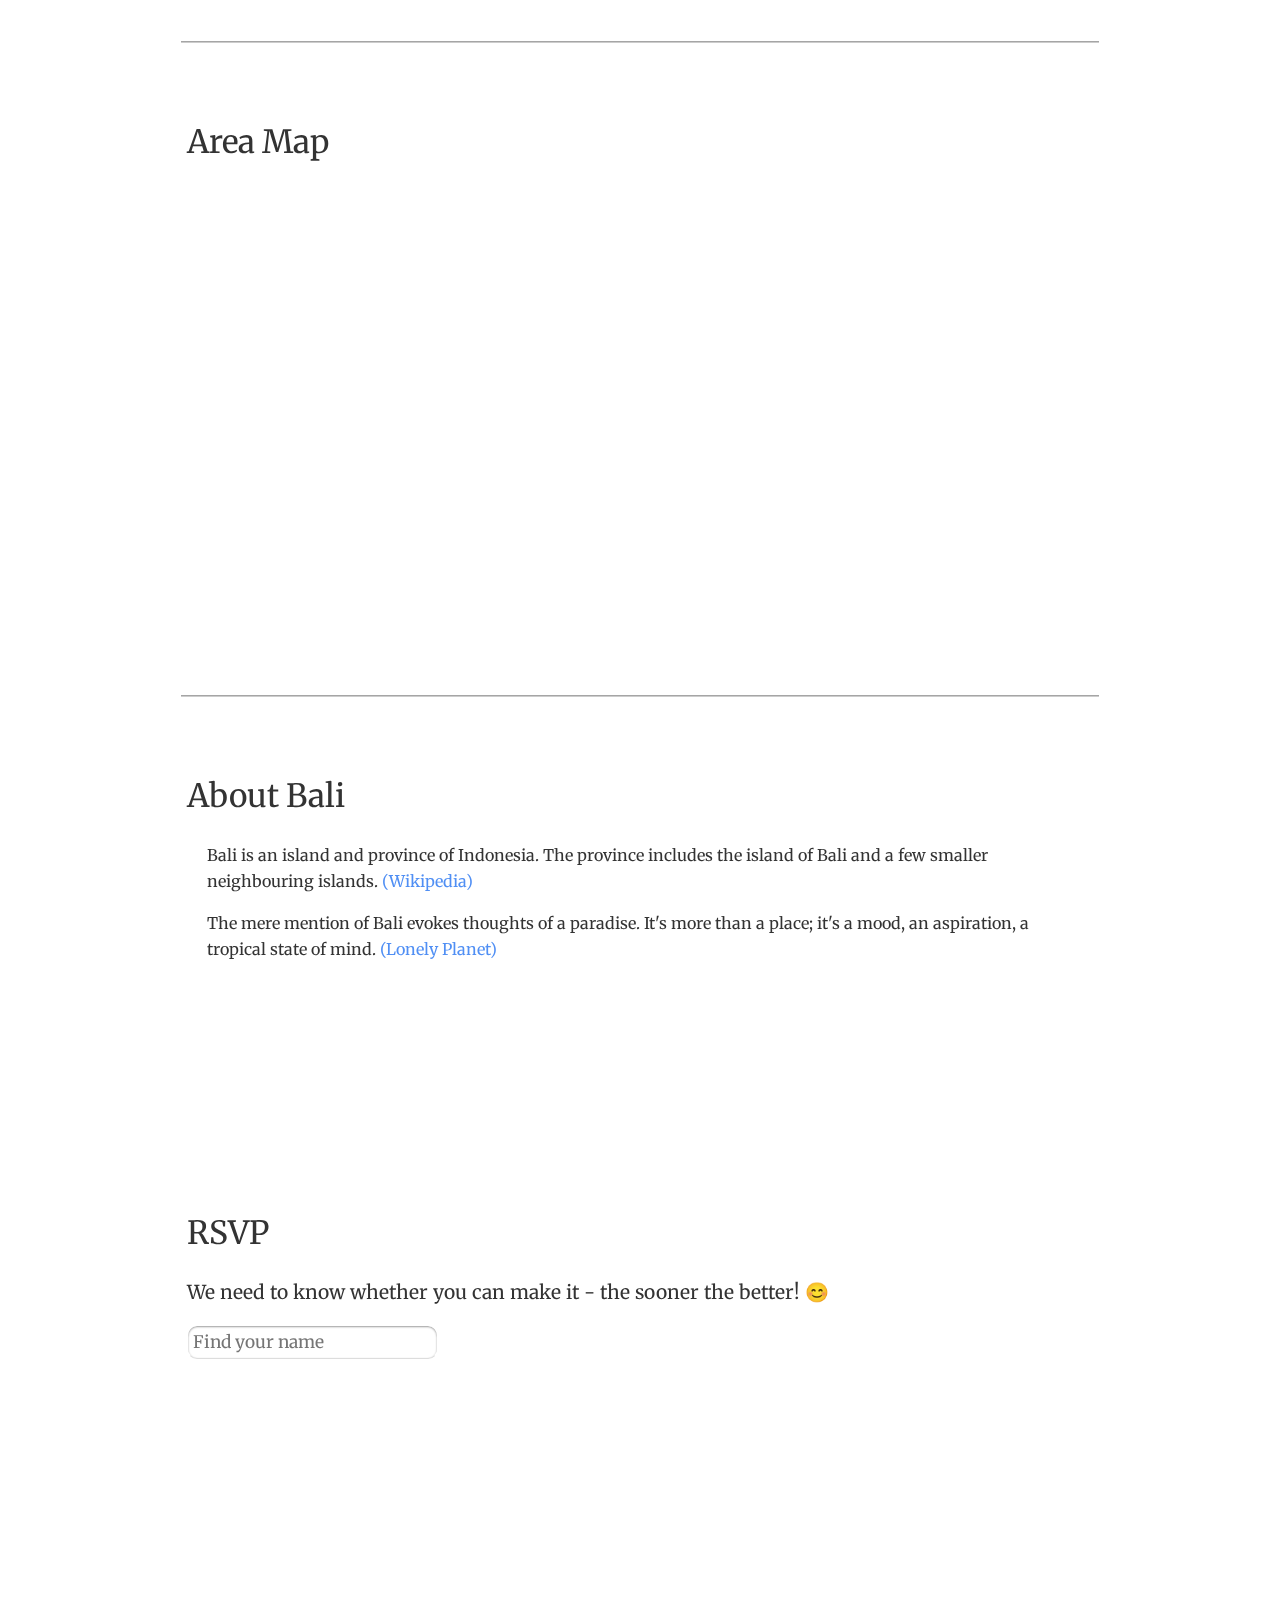
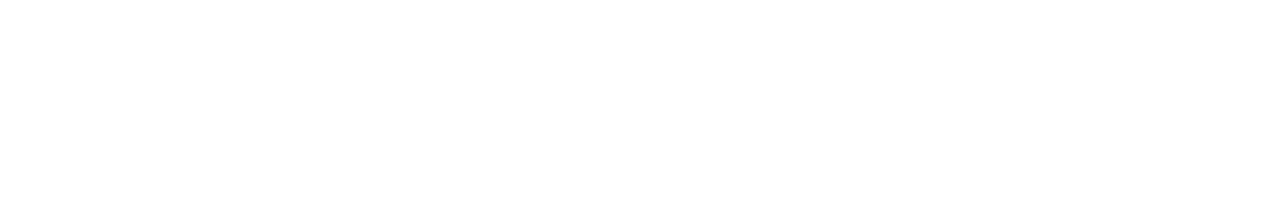
==== commit b71d956b: "simplifying + fleshing out" ====
--- a/index.html
+++ b/index.html
@@ -1,45 +1,38 @@
 <!DOCTYPE html>
     <head>
+        <title>KoJo Wedding</title>
         <meta charset="utf-8">
         <meta http-equiv="X-UA-Compatible" content="IE=edge,chrome=1">
-
-        <title>KoJo Wedding</title>
         <meta name="description" content="Welcome to the wedding website for Jonathan and Edwina's wedding">
-
         <meta name="viewport" content="width=device-width,initial-scale=1.0" />
 
-        <!-- For iPhone 4 with high-resolution Retina display: -->
-        <link rel="apple-touch-icon-precomposed" sizes="114x114" href="apple-touch-icon-114x114-precomposed.png">
-        <!-- For first-generation iPad: -->
-        <link rel="apple-touch-icon-precomposed" sizes="72x72" href="apple-touch-icon-72x72-precomposed.png">
-        <!-- For non-Retina iPhone, iPod Touch, and Android 2.1+ devices: -->
-        <link rel="apple-touch-icon-precomposed" href="apple-touch-icon-precomposed.png">
-
-        <link rel="shortcut icon" href="favicon.ico?v=1">
+        <link rel="shortcut icon" href="favicon.ico">
 
         <link rel="stylesheet" href="css/normalize.min.css">
         <link rel="stylesheet" href="css/main-1.6.css">
-
+        <link rel="stylesheet" href="css/magnific-popup.css">
         <link href="https://fonts.googleapis.com/css?family=Merriweather|Parisienne" rel="stylesheet">
-        <script src="js/vendor/modernizr-2.6.2-respond-1.1.0.min.js"></script>
+        <script src="js/vendor/jquery-1.9.1.min.js"></script>
+        <script src="js/vendor/jquery.magnific-popup.min.js"></script>
+        <script src="js/main.js"></script>
     </head>
+
     <body>
         <div id="bg-image">
             <img src="img/bg-pic.jpg" alt="bg" />
         </div>
 
-        <div id="bg-container">
-
-            <div class="header-container">
-                <div id="heading" class="wrapper clearfix">
-                    <nav id="nav">
-                        <ul>
-                            <li><a href="#brideandgroom">THE BRIDE &amp; GROOM</a></li>
-                            <li><a href="#wedding">WEDDING</a></li>
-                            <li><a href="#accomodations">ACCOMODATIONS</a></li>
-                        </ul>
-                    </nav>
-                </div>
+            <div id="bg-container">
+
+            <div class="heading">
+                <nav id="nav">
+                    <ul>
+                        <li><a href="#brideandgroom">THE BRIDE &amp; GROOM</a></li>
+                        <li><a href="#wedding">WEDDING</a></li>
+                        <li><a href="#accomodations">ACCOMODATIONS</a></li>
+                        <li><a href="#rsvp">RSVP</a></li>
+                    </ul>
+                </nav>
             </div>
 
             <div class="main-container">
@@ -47,12 +40,14 @@
 
                     <header>
                         <div id="introtext">
-                            <span class="head-edwina">Edwina</span>
-                            <span class="head-jlf">&nbsp;
+                            <span class="head-names">Edwina</span>
+                            <span class="head-names">&nbsp;
                                 <span class="amp">&amp;</span> 
                                 Jonathan
                             </span>
-                            <div class="date">August 8<sup>th</sup>, 2018</div>
+                            <div class="date">October 16<sup>th</sup>, 2018</div>
+                            <div class="date">&nbsp;</div>
+                            <div class="date">#kojo2018</div>
                         </div>
                     </header>
 
@@ -61,82 +56,98 @@
                     <section id="brideandgroom" class="clearfix">
 
                         <h1>The Bride and Groom</h1>
-                                
-                        <div class="column left">
-
-                            <h2>Edwina</h2>
-                            <p>
-                                <img src="http://lorempixel.com/200/200/food" class="thumb" alt="Edwina" />
-                                Edwina is a human being, lorem ipsum lojelum misbotum golum.
-                                Edwina is a human being, lorem ipsum lojelum misbotum golum.
-                                Edwina is a human being, lorem ipsum lojelum misbotum golum.
-                                Edwina is a human being, lorem ipsum lojelum misbotum golum.
-                                Edwina is a human being, lorem ipsum lojelum misbotum golum.
-                                Edwina is a human being, lorem ipsum lojelum misbotum golum.
+                        <div class="column full">
+
+                            <h2>How We Met</h2>
+
+                            <p>
+                                Edwina grew up in Hong Kong, while Jonathan grew up in a small village in Canada.
+                                Our very different worlds collided in Vancouver, where we both studied at UBC.
+                                We stuck together through all kinds of life transitions, and really became adults
+                                together.
+                            </p>
+
+                            <p>
+                                Now, a decade later, we're <em>finally</em> tying the knot. 
+                                We're excited to share this moment with our closest friends and family. See you soon!
+                            </p>
+
                         </div><!--end column-->
-                        <div class="column right">
-
-                            <h2>Jonathan</h2>
-                            <p>
-                                <img src="http://lorempixel.com/200/200/food" class="thumb" alt="Jonathan" />
-                                My name is JLF, some also call me J.Lo. Hello hello hello... Great time to
-                                be alive, everything is great. Marriage etc. etc.
-
-                                Goodbye everyone.
-                        </div><!--end column-->
-
-                        <div class="clearfix"></div>
 
                         <div class="column full">
                             <div class="hr-t"></div>
                             <div class="hr-b"></div>
                         </div>
 
-                        <div class="column full">
-
-                            <h2>How We Met</h2>
-                            <p>Blah blah blah blah adsfdskalsdjfkldsajfkldsjfkldsajf
-                            adsfkljdsafkljdsaklfj
-                            sadfkljsdafklj
-                            and htne the cat jumped over the moon.
-                            </p>
-
+                        <h2>Over The Years</h2>
+
+                        <div class="column full parent-container">
+                            <a href="img/couple-over-ages/kojo_2012.jpg">
+                                <img alt="kojo" class="img-grid" src="img/couple-over-ages/kojo_2012.jpg" />
+                            </a>
+                            <a href="img/couple-over-ages/kojo_california.jpg">
+                                <img alt="kojo" class="img-grid" src="img/couple-over-ages/kojo_california.jpg" />
+                            </a>
+                            <a href="img/couple-over-ages/kojo_california_drunk.jpg">
+                                <img alt="kojo" class="img-grid" src="img/couple-over-ages/kojo_california_drunk.jpg" />
+                            </a>
+                            <a href="img/couple-over-ages/kojo_canucks.jpg">
+                                <img alt="kojo" class="img-grid" src="img/couple-over-ages/kojo_canucks.jpg" />
+                            </a>
+                            <a href="img/couple-over-ages/kojo_dinner.jpg">
+                                <img alt="kojo" class="img-grid" src="img/couple-over-ages/kojo_dinner.jpg" />
+                            </a>
+                            <a href="img/couple-over-ages/kojo_nvm.jpg">
+                                <img alt="kojo" class="img-grid" src="img/couple-over-ages/kojo_nvm.jpg" />
+                            </a>
+                            <a href="img/couple-over-ages/kojo_rockies_omg_my_hair.jpg">
+                                <img alt="kojo" class="img-grid" src="img/couple-over-ages/kojo_rockies_omg_my_hair.jpg" />
+                            </a>
+                            <a href="img/couple-over-ages/kojo_snowmen.jpg">
+                                <img alt="kojo" class="img-grid" src="img/couple-over-ages/kojo_snowmen.jpg" />
+                            </a>
+                        </div>
+
+                    </section>
+
+                    <section id="wedding" class="clearfix">
+
+                        <h1>Wedding</h1>
+
+                        <div class="column left">
+                            <h2>Ceremony</h2>
+                            <p>
+                                Pandawa Cliff Estate <br>
+                                Bali, Indonesia <br>
+                                Monday, October 16th, 2018 <br>
+                                5:00 PM in the back lawn <br>
+                            </p>
+                        </div><!--end column--> 
+
+                        <div class="column right">
+                            <h2>Schedule of Events</h2>
+                            <p>
+                                Tea Ceremony <br>
+                                Monday, October 16th at 11 AM <br> <br>
+                                Hung Over Brunch <br>
+                                Tuesday, October 17th at 11 AM <br> <br>
+                            </p>
+                        </div><!--end column--> 
+
+                    </section>
+
+                    <section id="accomodations" class="clearfix">
+
+                        <h1>Accomodations</h1>
+
+                        <div class="column left">
+
+                            <h2>Hotels</h2>
+                            <p>
+                                TODO?
+                            </p>
                         </div><!--end column-->
 
-                    </section>
-
-                    <section id="wedding" class="clearfix">
-
-                        <h1>Wedding</h1>
-
-                        <div class="column left">
-                            <h2>CEREMONY</h2>
-                            <p>
-                                The Inn at Rancho Santa Fe <br />
-                                Rancho Santa Fe, California <br /><br />
-                                Friday, September 6, 2013 <br />
-                                6:00 PM at the Croquet Lawn <br /><br />
-                                *Adult reception to follow <br /><br /><br />
-
-                                <img src="img/theinn-large.png" class="theinn" alt="The Inn at Rancho Santa Fe" />
-                            </p>
-                            
-
-
-                        </div><!--end column--> 
-                        <div class="column right">
-                            <h2>SCHEDULE OF EVENTS</h2>
-                            <p>
-                                Rehearsal Dinner <br />
-                                Thursday, September 5th at 8pm<br /><br />
-                                Golf <br />
-                                Friday, September 6th at 9am<br /><br />
-                                Ceremony <br />
-                                Friday, September 6th at 6pm (reception to follow)<br /><br />
-                                Breakfast &amp; Bocce <br />
-                                Saturday, September 7th at 10am<br />
-                            </p>
-                        </div><!--end column--> 
 
                         <div class="clearfix"></div>
 
@@ -145,83 +156,14 @@
                             <div class="hr-b"></div>
                         </div>
 
-                        <h2>BRIDAL PARTY</h2>
-
-                        <div class="column left bp">
-                            
-                            <h2>Bridesmaids </h2>
-                            <div class="column left">
-                                <p>
-                                Coming Soon!<br />
-                                </p>
+                        <div class="column full">
+
+                            <h2>Area Map</h2>
+
+                            <div id="gmap">
+                                <iframe src="https://www.google.com/maps/embed?pb=!1m18!1m12!1m3!1d97353.05350092251!2d115.12009329453336!3d-8.779040143099348!2m3!1f0!2f0!3f0!3m2!1i1024!2i768!4f13.1!3m3!1m2!1s0x2dd25b7b502fd2b7%3A0xa170e3e1605cf76b!2sPandawa+Cliff+Estate!5e0!3m2!1sen!2suk!4v1507396244278" width="600" height="450" frameborder="0" style="border:0" allowfullscreen></iframe>
                             </div>
-                            <div class="column right">
-                                <p>
-                                </p>
-                            </div>
-
-                        </div><!--end column--> 
-                        <div class="column right bp">
-
-                            <h2>Groomsmen</h2> 
-                            <div class="column left">
-                                <p>
-                                Coming Soon!<br />
-                                </p>
-                            </div>
-                            <div class="column right">
-                                <p>
-                                </p>
-                            </div>
-
-                        </div><!--end column-->           
-                    </section>
-
-                    <section id="accomodations" class="clearfix">
-
-                        <h1>Accomodations</h1>
-
-                        <div class="column left">
-
-                            <h2>HOTELS</h2>
-                            <p>
-                                (At the venue) <br />
-                                The Inn at Rancho Santa Fe <br />
-                                5951 Linea Del Cielo <br />
-                                Rancho Santa Fe, CA 92067 <br />
-                                <a href="tel:1-858-756-1131">(858) 756-1131</a> <br />
-                                $279 <br /> 
-                                - <br />
-                                Morgan Run Resort &amp; Club (1.9 miles away) <br />
-                                5690 Cancha De Golf <br />
-                                Rancho Santa Fe, CA 92091 <br />
-                                <a href="tel:1-866-599-6674">(866) 599-6674</a> <br />
-                                $90 <br />
-                                - <br />
-                                (Closer to the beach) <br />
-                                Courtyard San Diego Solana Beach/Del Mar (4.5 miles away) <br />
-                                717 S Hwy 101 <br />
-                                Solana Beach, CA <br />
-                                <a href="tel:1-858-792-8200">(858) 792-8200</a> <br />
-                                $109 <br />
-                            </p>
-                        </div><!--end column-->
-
-                        <div class="column right">
-                            <h2>DIRECTIONS</h2>
-                            <p>
-                                Northbound from San Diego <br /><br />
-                               
-                                Take Interstate 5 North to the Villa de La Valle exit #36.  Turn right (east) onto Via de La Valle, and proceed for 4 miles. After crossing La Gracia, turn left on Via de Santa Fe following the signs to Rancho Santa Fe.  At the first stop sign, turn left onto Paseo Delicias and drive 2 blocks to a five way stop.  Take a slight right onto Linea del Cielo and proceed for one block.  The Inn is located on the left side of the road at 5951 Linea del Cielo.
-                                <br /><br />
-
-                                Southbound from LA, Riverside &amp; OC<br /><br />
-                               
-                                Take Interstate 5 South to the Lomas Santa Fe exit #37.  Turn left (east) onto Lomas Santa Fe, and proceed 4.5 miles.  The road name will change to Linea Del Cielo.  The Inn is located on the right side of the road at 5951 Linea del Cielo.
-                                <br />
-                            </p>
-                            
-                        </div><!--end column-->
+                        </div>
 
                         <div class="clearfix"></div>
 
@@ -231,49 +173,40 @@
                         </div>
 
                         <div class="column full">
-
-                            <h2>VICINITY MAP</h2>
-
-                            <div id="gmap">
-                                <iframe src="https://maps.google.com/maps/ms?msid=205751736116737027595.0004d416d6aa1647722db&amp;msa=0&amp;ie=UTF8&amp;t=m&amp;ll=32.91418,-116.982422&amp;spn=0.806997,1.167297&amp;z=9&amp;output=embed"></iframe>
-                                <br />
-                                <small><a href="https://maps.google.com/maps/ms?msid=205751736116737027595.0004d416d6aa1647722db&amp;msa=0&amp;ie=UTF8&amp;t=m&amp;ll=32.91418,-116.982422&amp;spn=0.806997,1.167297&amp;z=9&amp;output=embed" target="_blank">View larger map</a></small>
-                            </div>
-                        </div>
-
-                        <div class="clearfix"></div>
-
-                        <div class="column full">
-                            <div class="hr-t"></div>
-                            <div class="hr-b"></div>
-                        </div>
-
-                        <div class="column full">
-                            <h2>ABOUT RANCHO SANTA FE</h2>
-                            <p>
-                                Choose to relax and soak up the California sunshine at the resort's pool, or meander across the street to explore the boutiques, jewelry stores, restaurants and antique shops at The Village of Rancho Santa Fe (fondly referred to as "The Village" by the residents).  A friday morning tee time will be arranged for those who are interested, at Rancho Santa Fe Golf Club- a private, 18-hole championship golf course considered one of the Top 20 Best Golf Courses in California.
-                            </p>
+                            <h2>About Bali</h2>
+
+                            <blockquote>
+                                Bali is an island and province of Indonesia. The province includes the island of
+                                Bali and a few smaller neighbouring islands.
+                                <a href="https://en.wikipedia.org/wiki/Bali" target="_blank">(Wikipedia)</a>
+                            </blockquote>
+
+                            <blockquote>
+                                The mere mention of Bali evokes thoughts of a paradise.
+                                It's more than a place; it's a mood, an aspiration, a tropical state of mind.
+                                <a href="https://www.lonelyplanet.com/indonesia/bali" target="_blank">(Lonely Planet)</a>
+                            </blockquote>
+
                         </div><!--end column-->
-            
-                        <div class="column full">
-                            <h2>HISTORY OF THE INN</h2>
-                            <p>
-                                Ninety years ago, construction began on La Morada (“dwelling” in Spanish), the first building in what would become Rancho Santa Fe. Now known as The Inn at Rancho Santa Fe, “The Inn” to locals, it was then a guesthouse for prospective land buyers, a place to “put them up” while they looked at lots owned by the Santa Fe Land Improvement Company. The company, a subsidiary of the Santa Fe Railway, had bought up parcels, planting eucalyptus trees for railroad spikes. But as history has so often shown, not everything goes according to plan. The wood, the company discovered, was too soft to hold the spikes. It was on to plan B.
-                            </p>
-                            <p>
-                                That plan turned out to be fortuitous. It led to the master-planned community of Rancho Santa Fe, designed by Lilian Rice, a National City-born architect and U.C. Berkeley graduate, who would earn acclaim for her signature Spanish Colonial Revival style. Rice designed the village’s key commercial and residential buildings, many now considered so historically significant that they are listed on the National Register of Historic Places.
-                            </p>
-                            <p>
-                                Throughout the decades The Inn has been a favorite destination for many years of famous and influential people.  In 1932, singer-actor Bing Crosby purchased one of Juan Osuna’s original adobes with 50 acres, and hired Lilian Rice as his architect. Legendary architect Frank Lloyd Wright was married in the parlor of the Inn in 1928.   
-                            </p>
-                            <p>
-                                Just as the architecture of the missions tells a story about the history of California, so does Lilian Rice’s legendary design of The Inn. It is a perfect representation of old California charm and Rice's belief that true beauty lies in simplicity rather than ornateness. The Inn is a perfect reflection of Rice's dream - a place where time stands still amidst the simplistic, natural beauty that is Rancho Santa Fe.  &nbsp;&nbsp;
-                                
-                                Go <a href="http://www.theinnatrsf.com/press_media/" target="_blank">here</a> and <a href="http://ranchandcoast.com/DETOUR/27/destinations/4506/THEN-NOW-INN-AT-RANCHO-SANTA-FE/IMAGE/10526/" target="_blank">here</a> for more information.
-
-                            </p>
-                        </div><!--end column-->
-
+
+                    </section>
+
+                    <section id="rsvp" class="clearfix">
+                        <div class="column full">
+                            <h2>RSVP</h2>
+                            <p>
+                                We need to know whether you can make it - the sooner the better! 😊
+                            </p>
+                            <p>
+                                <input
+                                    class="form-field"
+                                    type="text"
+                                    id="guest-name"
+                                    placeholder="Find your name"
+                                    role="textbox">
+                            </p>
+                            <div id="guest-result"></div>
+                        </div>
                     </section>
 
                     <div style="height: 300px"></div>
@@ -282,18 +215,5 @@
             </div> <!-- #main-container -->
         </div> <!-- #bg-container -->
 
-        <script src="js/main-1.6.js"></script>
-
-        <script>
-          var _gaq = _gaq || [];
-          _gaq.push(['_setAccount', 'UA-XXXXXXX-XX']);
-          _gaq.push(['_trackPageview']);
-
-          (function() {
-            var ga = document.createElement('script'); ga.type = 'text/javascript'; ga.async = true;
-            ga.src = ('https:' == document.location.protocol ? 'https://ssl' : 'http://www') + '.google-analytics.com/ga.js';
-            var s = document.getElementsByTagName('script')[0]; s.parentNode.insertBefore(ga, s);
-          })();
-        </script>
     </body>
 </html>
--- a/css/main-1.6.css
+++ b/css/main-1.6.css
@@ -119,9 +119,9 @@
     Theme
    =================== */
 
-.header-container {
-    position:absolute;
-    bottom:20px;
+.heading {
+    position: fixed;
+    top: 0px;
     width: 100%;
     background: black;
     z-index: 10;
@@ -129,10 +129,6 @@
     background: rgb(0, 0, 0);
     /* RGBa with 0.9 opacity */
     background: rgba(0, 0, 0, 0.8);
-    /* For IE 5.5 - 7*/
-    filter:progid:DXImageTransform.Microsoft.gradient(startColorstr=#CC000000, endColorstr=#CC000000);
-    /* For IE 8*/
-    -ms-filter: "progid:DXImageTransform.Microsoft.gradient(startColorstr=#CC000000, endColorstr=#CC000000)";
 }
 
 .title {
@@ -142,32 +138,15 @@
     display: block;
     padding: 10px 0 10px 0;
     margin-bottom: 300px;
-    /* background: black; */
-
-    /* -ms-border-radius: 8px; */
-    /* -o-border-radius: 8px; */
-    /* -moz-border-radius: 8px; */
-    /* -webkit-border-radius: 8px; */
-    /* border-radius: 8px; */
-
-    /* Fallback for web browsers that doesn't support RGBa */
-    /* background: rgb(0, 0, 0); */
-    /* RGBa with 0.7 opacity */
-    /* background: rgba(0, 0, 0, 0.4); */
-}
-
-#introtext .head-edwina {
-    font-family: 'Merriweather', serif;
-    font-size: 2em;
-    line-height: 100%;
-}
+}
+
 #introtext .amp {
     position: relative;
     top: 19px;
     margin-left: -10px;
     font-size: 0.7em;
 }
-#introtext .head-jlf {
+#introtext .head-names {
     font-family: 'Merriweather', serif;
     font-size: 2em;
     line-height: 100%;
@@ -258,7 +237,9 @@
     left: -50%; 
     width: 200%; 
     height: 200%;
-}
+    filter: blur(10px);
+}
+
 #bg-image img {
     position: absolute; 
     top: 0; 
@@ -334,37 +315,24 @@
         background-position: 50% 20%;
     }
 
-    /** get the transparent bar on the bottom **/
-    .header-container {
-        position:absolute;
-        bottom:20px;
+    .heading {
+        position: fixed;
+        top: 0px;
         width:100%;
         line-height:12px;
     }
 
-    .header-container.sticky {
-        position: fixed;
-        top: 15px;
-        
-        animation:thedrop 1s 1;
-        -moz-animation:thedrop 1s 1;
-        -webkit-animation:thedrop 1s 1;
-    }
-
     #introtext {
         padding: 30px 0 30px 0;
     }
 
-    #introtext .head-edwina {
-        font-size: 3em;
-    }
     #introtext .amp {
         position: relative;
         top: 29px;
         font-size: 0.9em;
         margin-left: -20px;
     }
-    #introtext .head-jlf {
+    #introtext .head-names {
         font-size: 3em;
     }
     #introtext .date {
@@ -466,14 +434,11 @@
     WIDE: Menu
    ============ */
 
-    #introtext .head-edwina {
-        font-size: 9em;
-   }
     #introtext .amp {
         top: 0;
         font-size: 1em;
     }
-    #introtext .head-jlf {
+    #introtext .head-names {
         font-size: 4em;
     }
     #introtext .date {
@@ -543,14 +508,11 @@
         margin: 0 auto;
     }
 
-    #introtext .head-edwina {
-        font-size: 5em;
-    }
     #introtext .amp {
         top: 0;
         font-size: 1.1em;
     }
-    #introtext .head-jlf {
+    #introtext .head-names {
         font-size: 5em;
     }
     #introtext .date {
@@ -773,3 +735,32 @@
     border-radius: 2px;
 }
 
+
+.parent-container {
+    text-align: center;
+}
+.img-grid {
+    padding: 0;
+    margin: 10px;
+    width: 175px;
+    height: 175px;
+    object-fit: cover;
+    overflow: hidden;
+    display: inline-block;
+}
+
+input {
+    font-family: 'Merriweather', serif;
+    padding: 5px;
+    font-size: 0.9em;
+    border-radius: 10px;
+    border: 1px solid transparent;
+    border-top: none;
+    border-bottom: 1px solid #DDD;
+    box-shadow: inset 0 1px 2px rgba(0,0,0,.39), 0 -1px 1px #FFF, 0 1px 0 #FFF;
+}
+
+.navbar-fixed {
+    top: 0 !important;
+    position: fixed !important;
+}
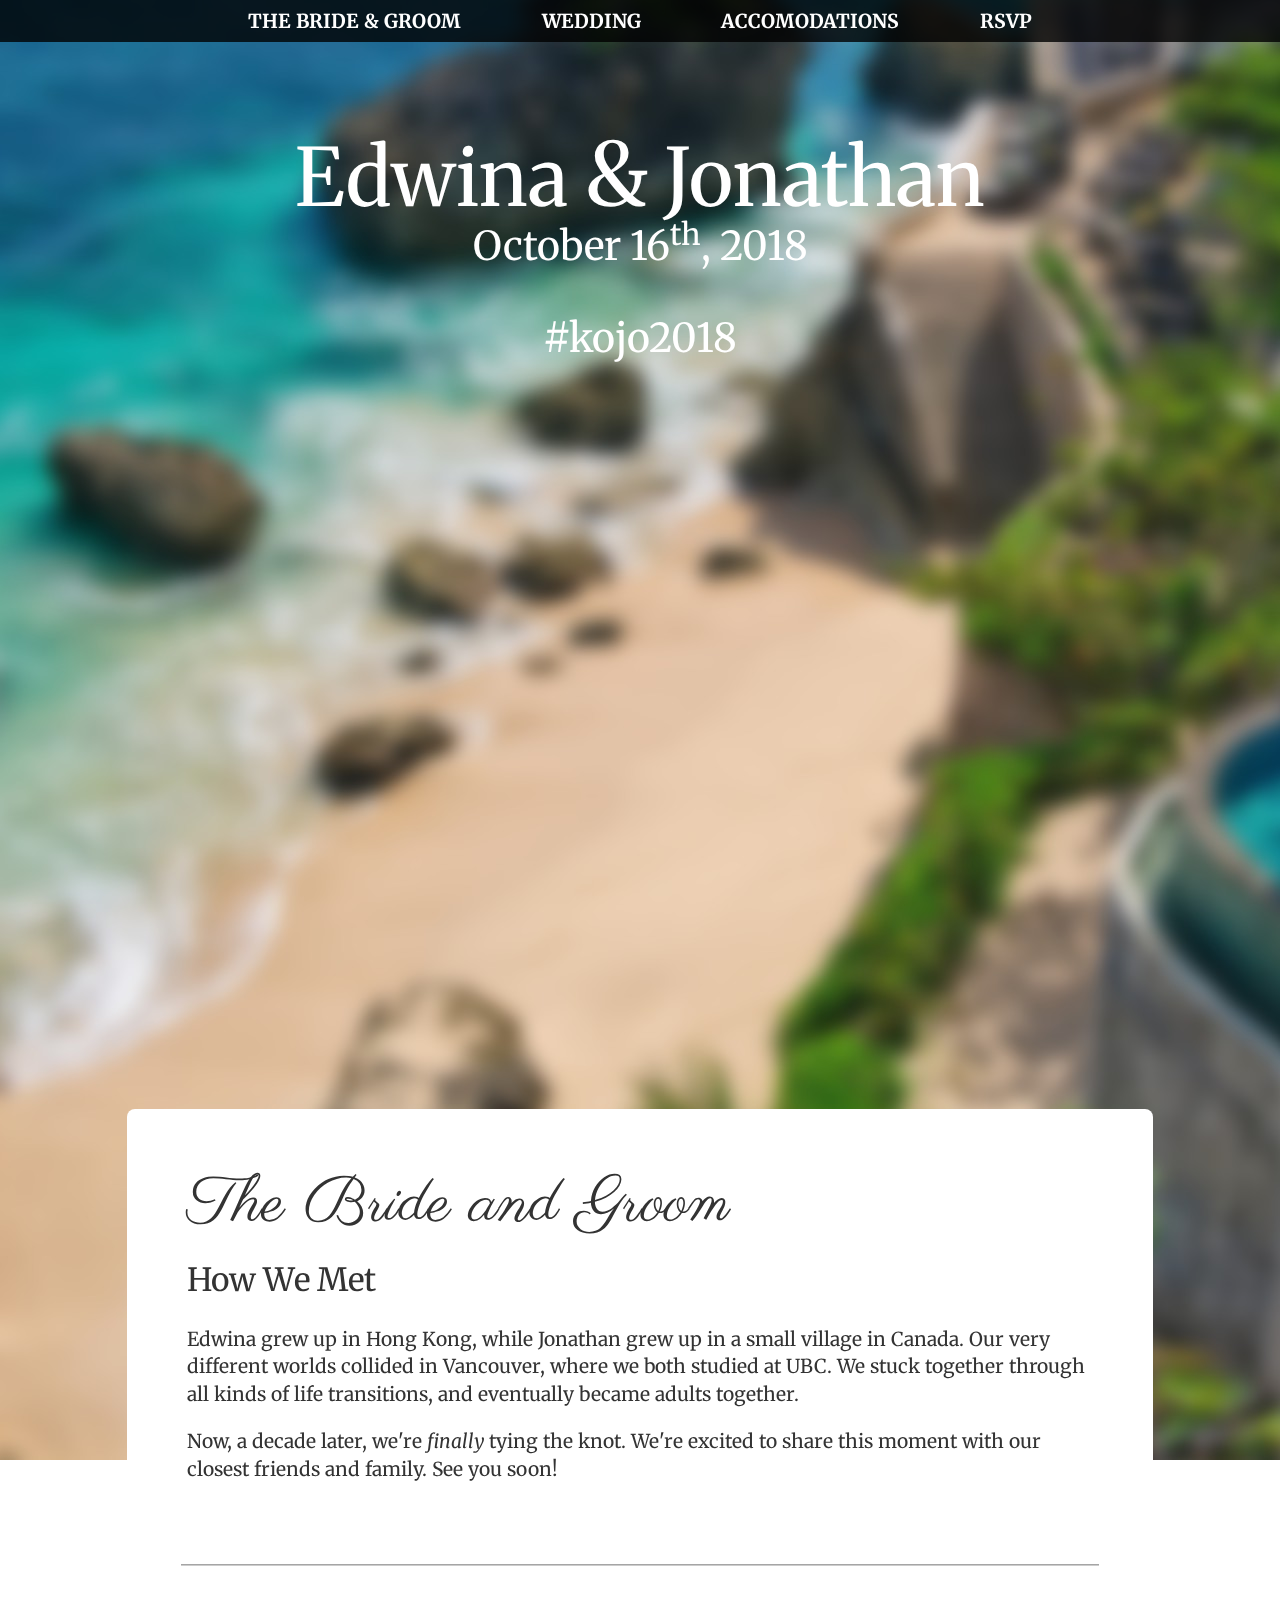
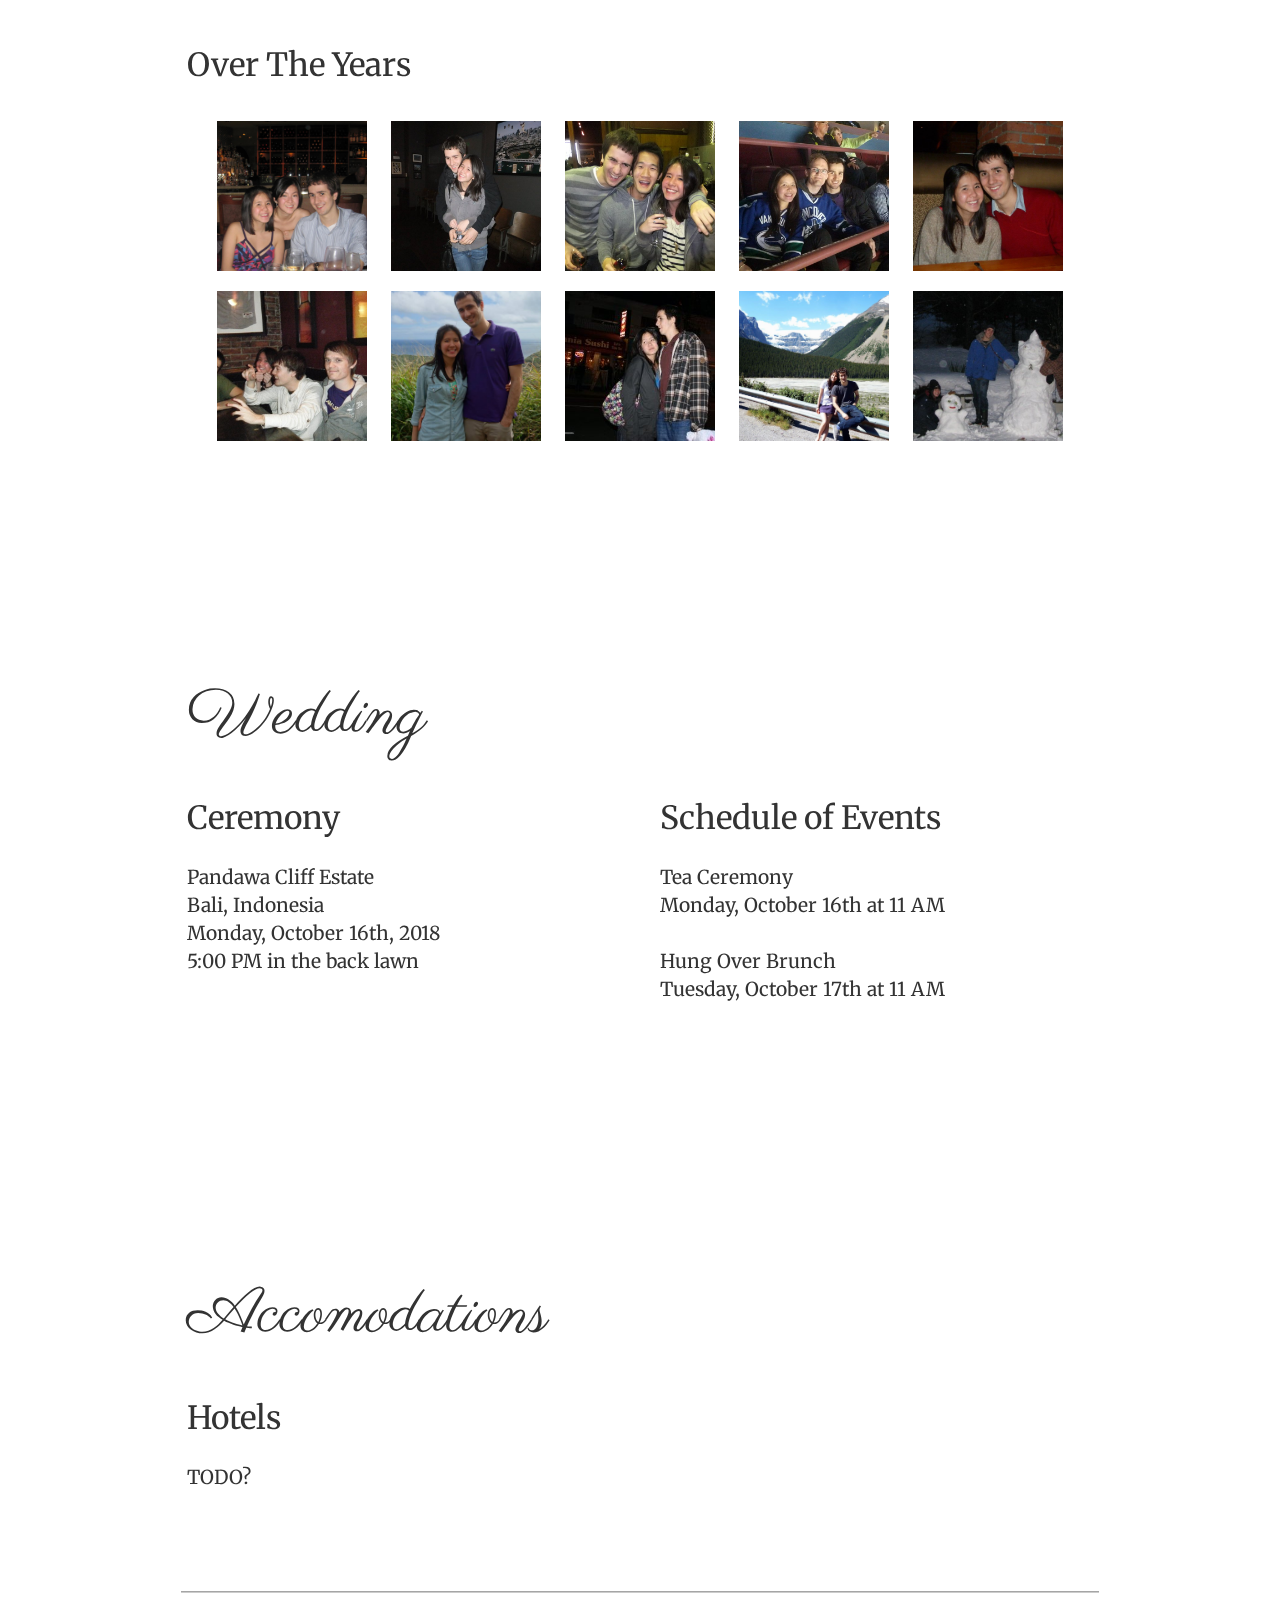
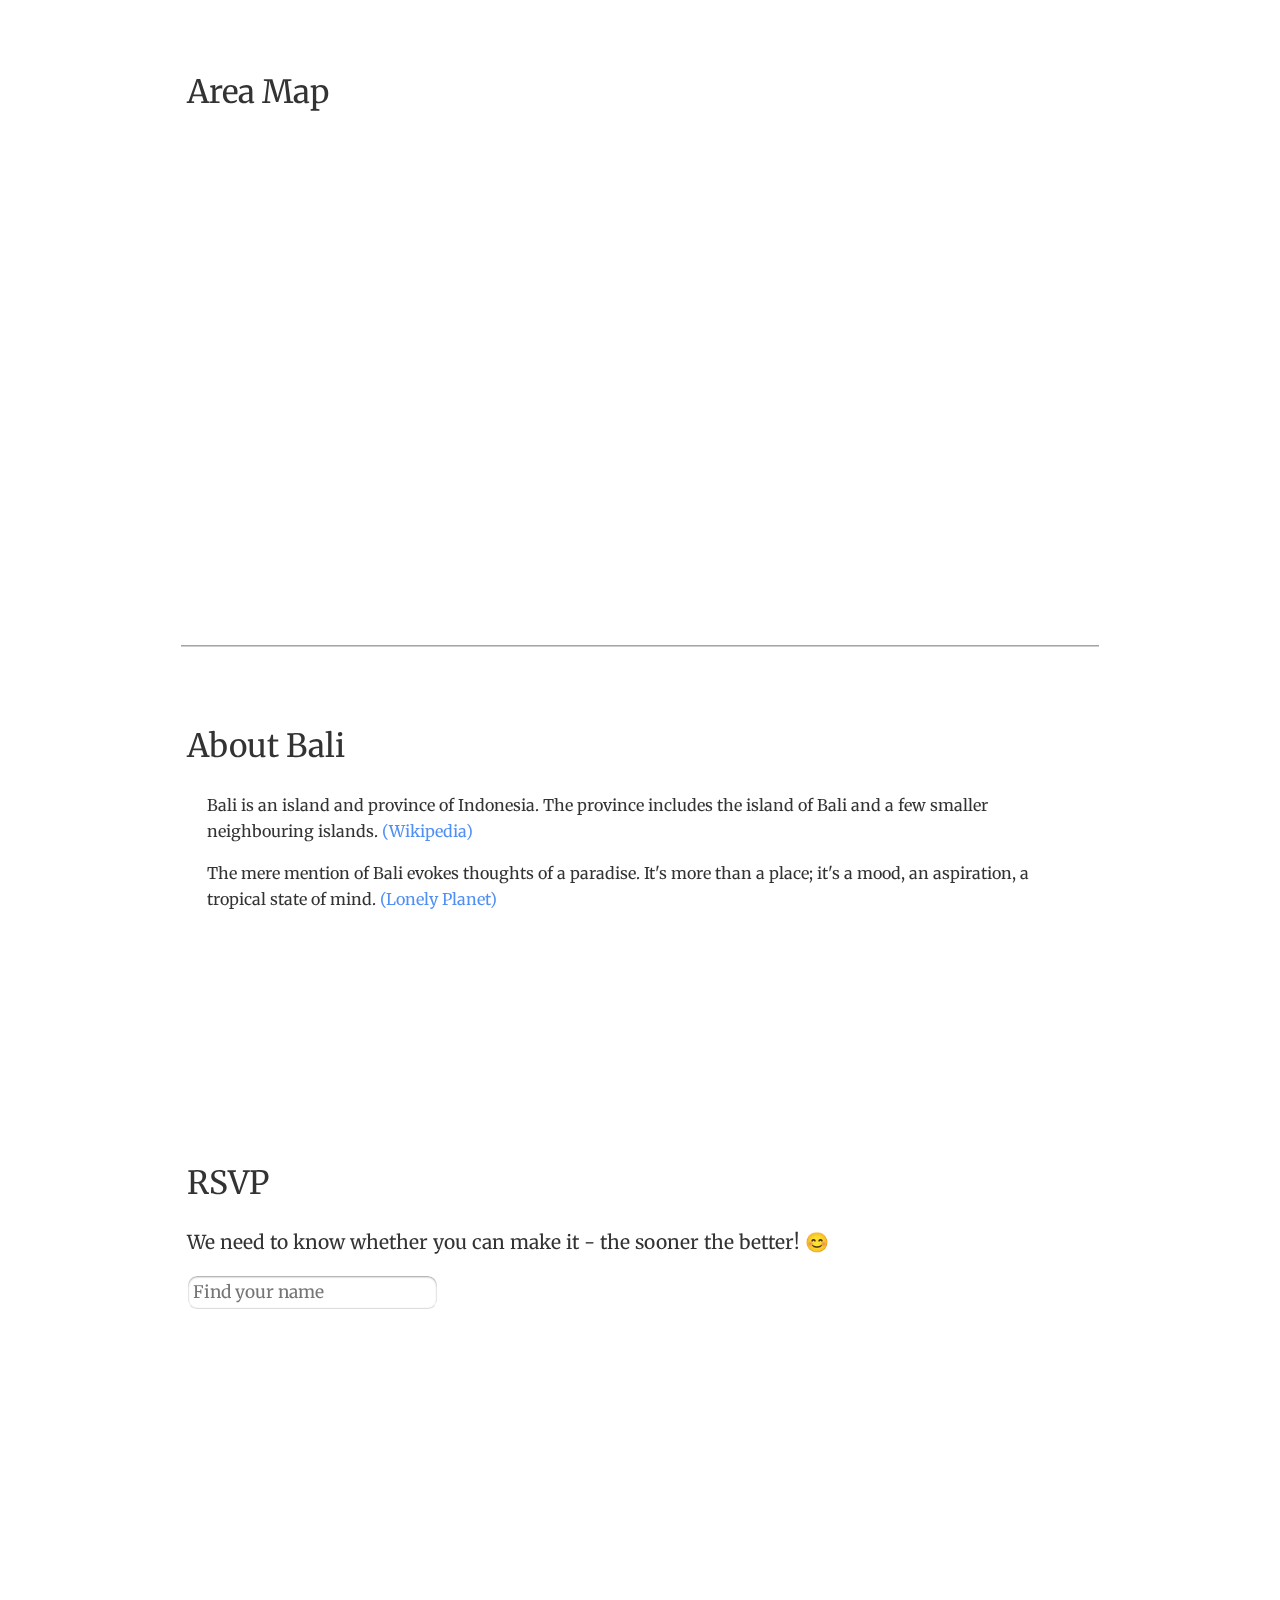
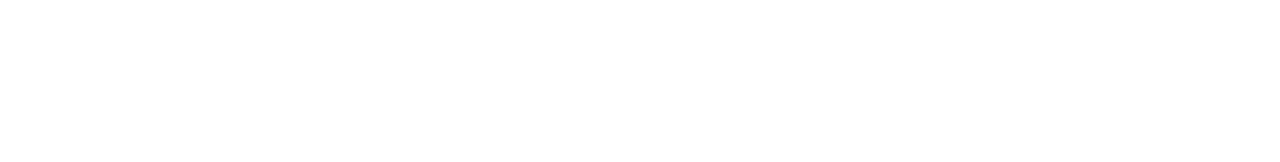
==== commit 3be9bbdb: "improve in every dimension" ====
--- a/index.html
+++ b/index.html
@@ -19,7 +19,7 @@
 
     <body>
         <div id="bg-image">
-            <img src="img/bg-pic.jpg" alt="bg" />
+            <img src="img/bg-blur.jpg" alt="bg" />
         </div>
 
             <div id="bg-container">
@@ -63,7 +63,7 @@
                             <p>
                                 Edwina grew up in Hong Kong, while Jonathan grew up in a small village in Canada.
                                 Our very different worlds collided in Vancouver, where we both studied at UBC.
-                                We stuck together through all kinds of life transitions, and really became adults
+                                We stuck together through all kinds of life transitions, and eventually became adults
                                 together.
                             </p>
 
@@ -81,7 +81,7 @@
 
                         <h2>Over The Years</h2>
 
-                        <div class="column full parent-container">
+                        <div class="column full img-container">
                             <a href="img/couple-over-ages/kojo_2012.jpg">
                                 <img alt="kojo" class="img-grid" src="img/couple-over-ages/kojo_2012.jpg" />
                             </a>
@@ -99,6 +99,12 @@
                             </a>
                             <a href="img/couple-over-ages/kojo_nvm.jpg">
                                 <img alt="kojo" class="img-grid" src="img/couple-over-ages/kojo_nvm.jpg" />
+                            </a>
+                            <a href="img/couple-over-ages/kojo_hawaii2.jpg">
+                                <img alt="kojo" class="img-grid" src="img/couple-over-ages/kojo_hawaii2.jpg" />
+                            </a>
+                            <a href="img/couple-over-ages/kojo_youth2.jpg">
+                                <img alt="kojo" class="img-grid" src="img/couple-over-ages/kojo_youth2.jpg" />
                             </a>
                             <a href="img/couple-over-ages/kojo_rockies_omg_my_hair.jpg">
                                 <img alt="kojo" class="img-grid" src="img/couple-over-ages/kojo_rockies_omg_my_hair.jpg" />
--- a/css/main-1.6.css
+++ b/css/main-1.6.css
@@ -1,5 +1,4 @@
-/** embedded font double rendering issue fix -- https://css-tricks.com/forums/discussion/10449/weird-mobile-safari-font-face-problem-font-doubled-and-offset-to-the-left-/p1 **/
-h1, h2, h3, h4, h5, h6 { /*reset for mobile browsers */
+h1, h2, h3, h4, h5, h6 {
     font-weight: normal;
 }
 
@@ -99,20 +98,6 @@
     -moz-border-radius: 8px;
     -webkit-border-radius: 8px;
     border-radius: 8px;
-}
-
-#gmap small a,
-#gmap small a:active,
-#gmap small a:visited {
-    color: #508ff4;
-    text-decoration: none;
-    outline: none;
-}
-
-#gmap small a:hover {
-    color: #508ff4;
-    text-decoration: underline;
-    outline: none;
 }
 
 /* ===================
@@ -237,7 +222,6 @@
     left: -50%; 
     width: 200%; 
     height: 200%;
-    filter: blur(10px);
 }
 
 #bg-image img {
@@ -403,25 +387,7 @@
     }
 
 
-
-/* ========================
-    INTERMEDIATE: IE Fixes
-   ======================== */
-
-    nav ul li {
-        display: inline;
-    }
-
-    .oldie nav a {
-        margin: 0 0.7%;
-    }
-}
-
 @media only screen and (min-width: 768px) {
-
-/* ====================
-    WIDE: CSS3 Effects
-   ==================== */
 
     section h1 {
         font-size: 4.9em;
@@ -429,10 +395,6 @@
     section h2 {
         font-size: 2.0em;
     }
-
-/* ============
-    WIDE: Menu
-   ============ */
 
     #introtext .amp {
         top: 0;
@@ -446,10 +408,6 @@
         margin-top: 15px;
         margin-bottom: 20px;
     }
-
-/* ============
-    WIDE: Main
-   ============ */
 
     .main header {
         margin-top: 10%;
@@ -494,17 +452,13 @@
 
 @media only screen and (min-width: 1140px) {
 
-/* ===============
-    Maximal Width
-   =============== */
-
     nav a {
         padding: 15px 3%;
         font-size: 120%;
     }
 
     .wrapper {
-        width: 1026px; /* 1140px - 10% for margins */
+        width: 1026px;
         margin: 0 auto;
     }
 
@@ -529,54 +483,14 @@
         width: 100%;
     }
 
-  
 }
 
 /* ==========================================================================
    Helper classes
    ========================================================================== */
 
-.ir {
-    background-color: transparent;
-    border: 0;
-    overflow: hidden;
-    *text-indent: -9999px;
-}
-
-.ir:before {
-    content: "";
-    display: block;
-    width: 0;
-    height: 150%;
-}
-
 .hidden {
     display: none !important;
-    visibility: hidden;
-}
-
-.visuallyhidden {
-    border: 0;
-    clip: rect(0 0 0 0);
-    height: 1px;
-    margin: -1px;
-    overflow: hidden;
-    padding: 0;
-    position: absolute;
-    width: 1px;
-}
-
-.visuallyhidden.focusable:active,
-.visuallyhidden.focusable:focus {
-    clip: auto;
-    height: auto;
-    margin: 0;
-    overflow: visible;
-    position: static;
-    width: auto;
-}
-
-.invisible {
     visibility: hidden;
 }
 
@@ -588,109 +502,6 @@
 
 .clearfix:after {
     clear: both;
-}
-
-.clearfix {
-    *zoom: 1;
-}
-
-/* ==========================================================================
-   Print styles
-   ========================================================================== */
-
-@media print {
-    * {
-        background: transparent !important;
-        color: #000 !important; /* Black prints faster: h5bp.com/s */
-        box-shadow: none !important;
-        text-shadow: none !important;
-    }
-
-    a,
-    a:visited {
-        text-decoration: underline;
-    }
-
-    a[href]:after {
-        content: " (" attr(href) ")";
-    }
-
-    abbr[title]:after {
-        content: " (" attr(title) ")";
-    }
-
-    /*
-     * Don't show links for images, or javascript/internal links
-     */
-
-    .ir a:after,
-    a[href^="javascript:"]:after,
-    a[href^="#"]:after {
-        content: "";
-    }
-
-    pre,
-    blockquote {
-        border: 1px solid #999;
-        page-break-inside: avoid;
-    }
-
-    thead {
-        display: table-header-group; /* h5bp.com/t */
-    }
-
-    tr,
-    img {
-        page-break-inside: avoid;
-    }
-
-    img {
-        max-width: 100% !important;
-    }
-
-    @page {
-        margin: 0.5cm;
-    }
-
-    p,
-    h2,
-    h3 {
-        orphans: 3;
-        widows: 3;
-    }
-
-    h2,
-    h3 {
-        page-break-after: avoid;
-    }
-}
-
-
-.responsive-image.proposal {
-    text-align: center;
-    margin: 60px auto 60px auto;
-}
-.responsive-image.proposal img {
-    border: 10px solid #090909;
-
-    -ms-border-radius: 8px;
-    -o-border-radius: 8px;
-    -moz-border-radius: 8px;
-    -webkit-border-radius: 8px;
-    border-radius: 8px;
-}
-
-img.theinn  {
-
-    text-align: center;
-    margin-bottom: 50px;
-}
-
-div.bp h2 {
-    margin: 0;
-}
-div.bp .column p {
-    line-height: 180%;
 }
 
 .hr-t {
@@ -708,42 +519,17 @@
     opacity:0.4;
     filter:alpha(opacity=40); /* For IE8 and earlier */
 }
-a[href^=tel] {
-    color: white;
-    text-decoration: none;
-    outline: none;
-}
-a.email {
-    color: #508ff4;
-}
-
-.thumb {
-
-    height: 80px;
-    width: 80px;
-    background-color: black;
-    margin-right: 10px;
-    margin-bottom: 0;
-    float: left;
-
-    border: 4px solid #090909;
-
-    -ms-border-radius: 2px;
-    -o-border-radius: 2px;
-    -moz-border-radius: 2px;
-    -webkit-border-radius: 2px;
-    border-radius: 2px;
-}
-
-
-.parent-container {
+
+
+.img-container {
     text-align: center;
 }
+
 .img-grid {
     padding: 0;
     margin: 10px;
-    width: 175px;
-    height: 175px;
+    width: 150px;
+    height: 150px;
     object-fit: cover;
     overflow: hidden;
     display: inline-block;
@@ -759,8 +545,3 @@
     border-bottom: 1px solid #DDD;
     box-shadow: inset 0 1px 2px rgba(0,0,0,.39), 0 -1px 1px #FFF, 0 1px 0 #FFF;
 }
-
-.navbar-fixed {
-    top: 0 !important;
-    position: fixed !important;
-}
